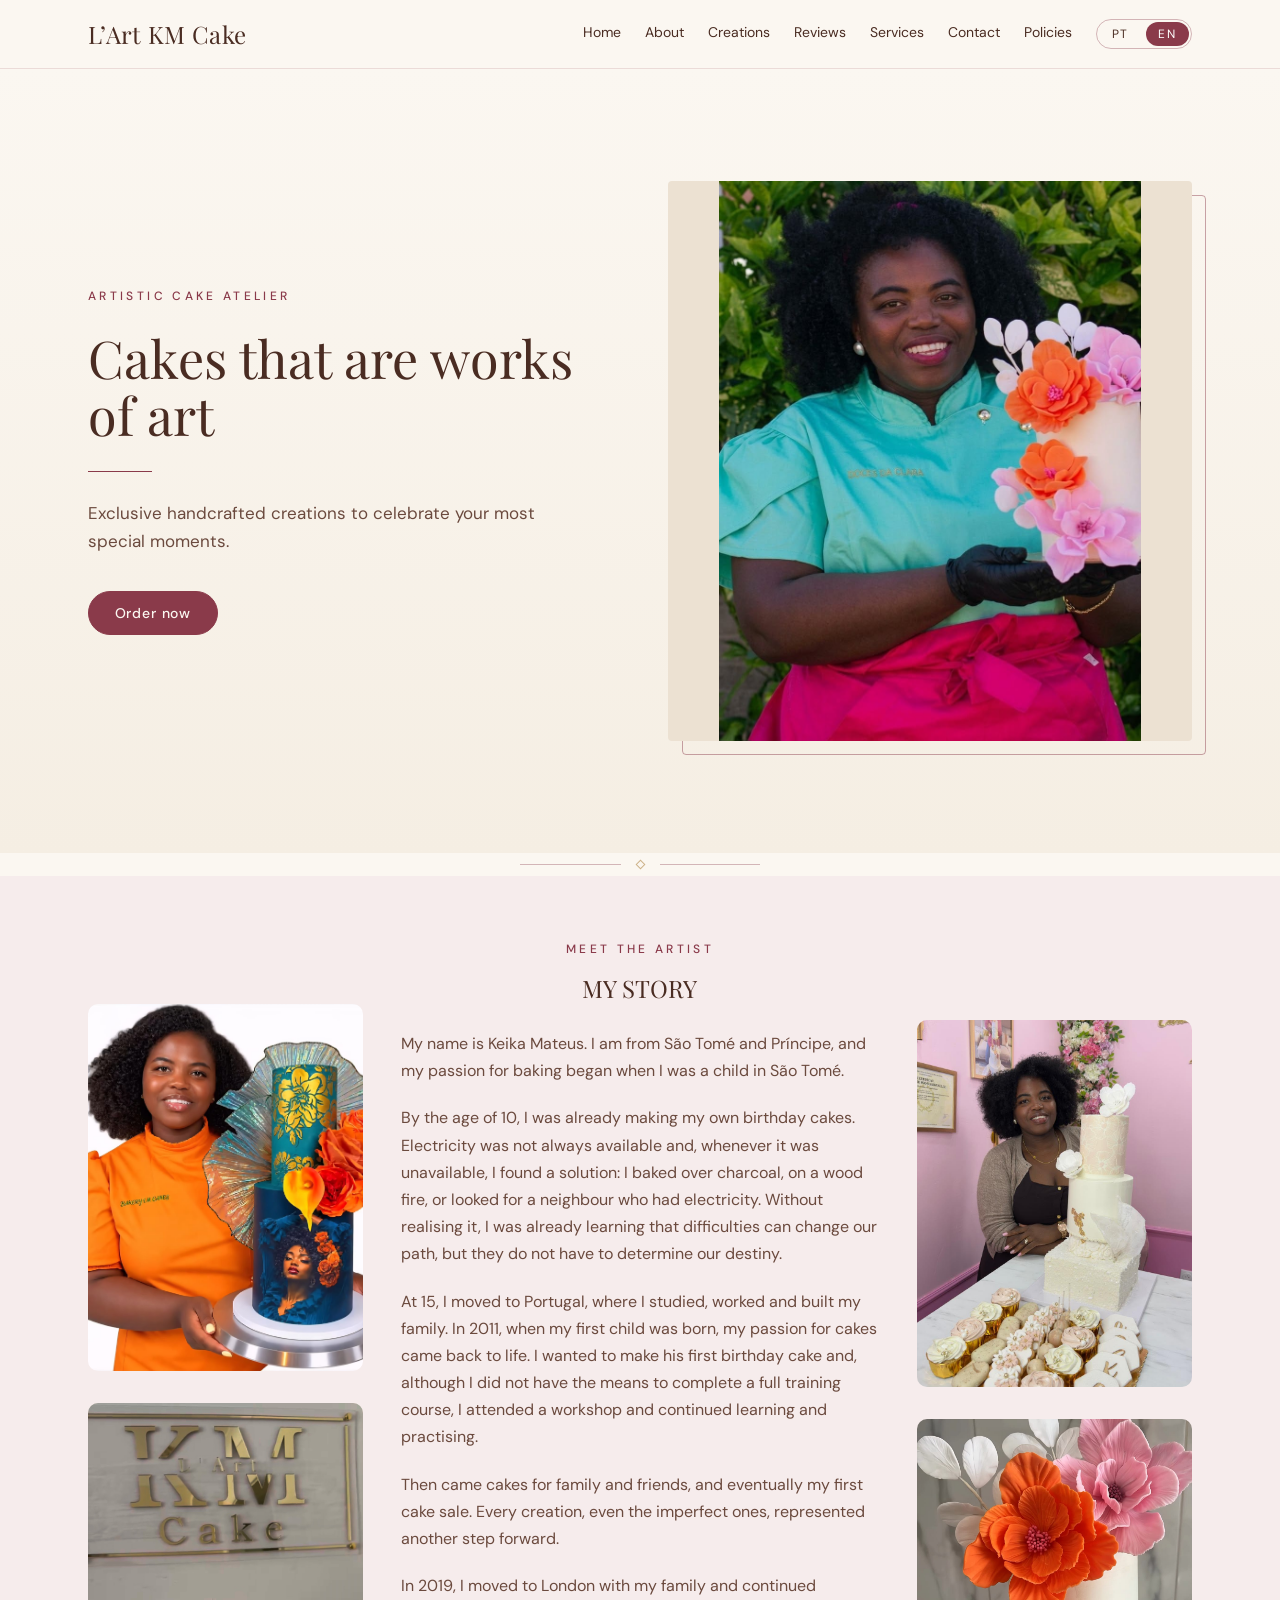
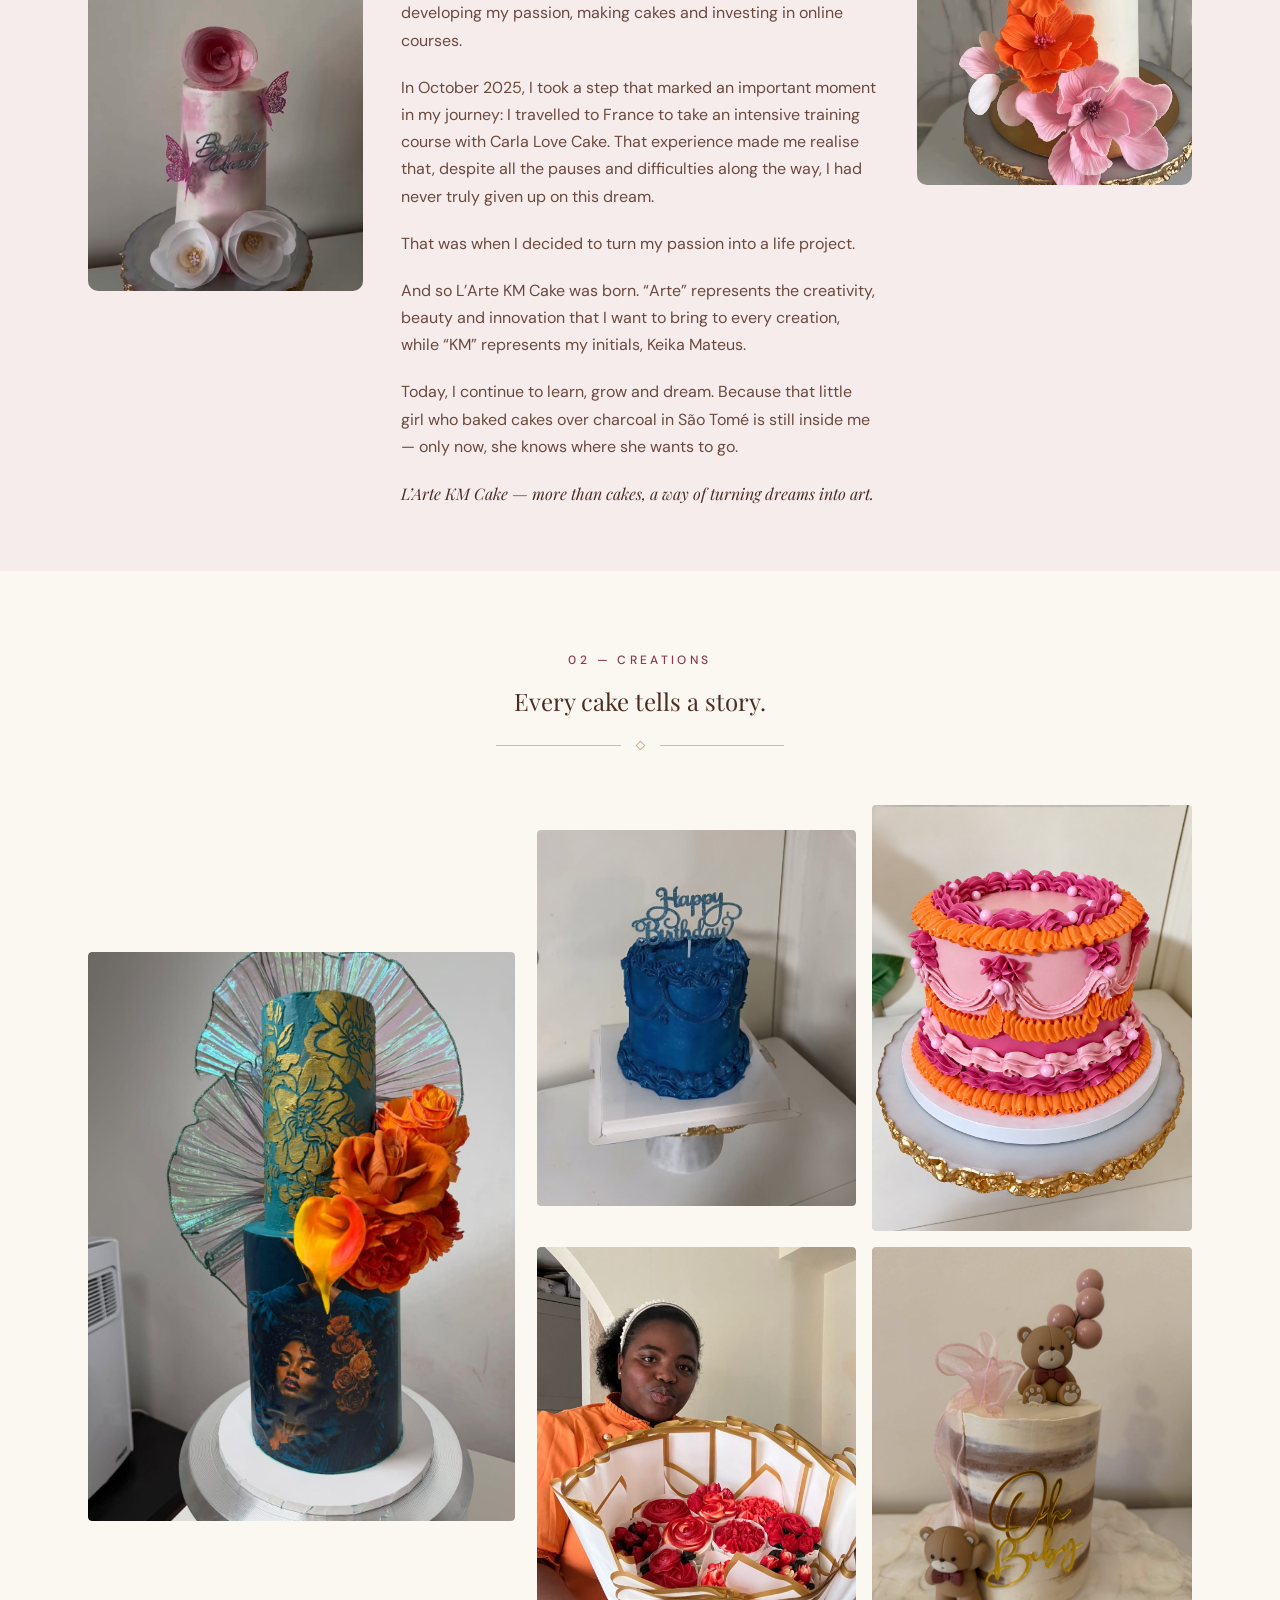
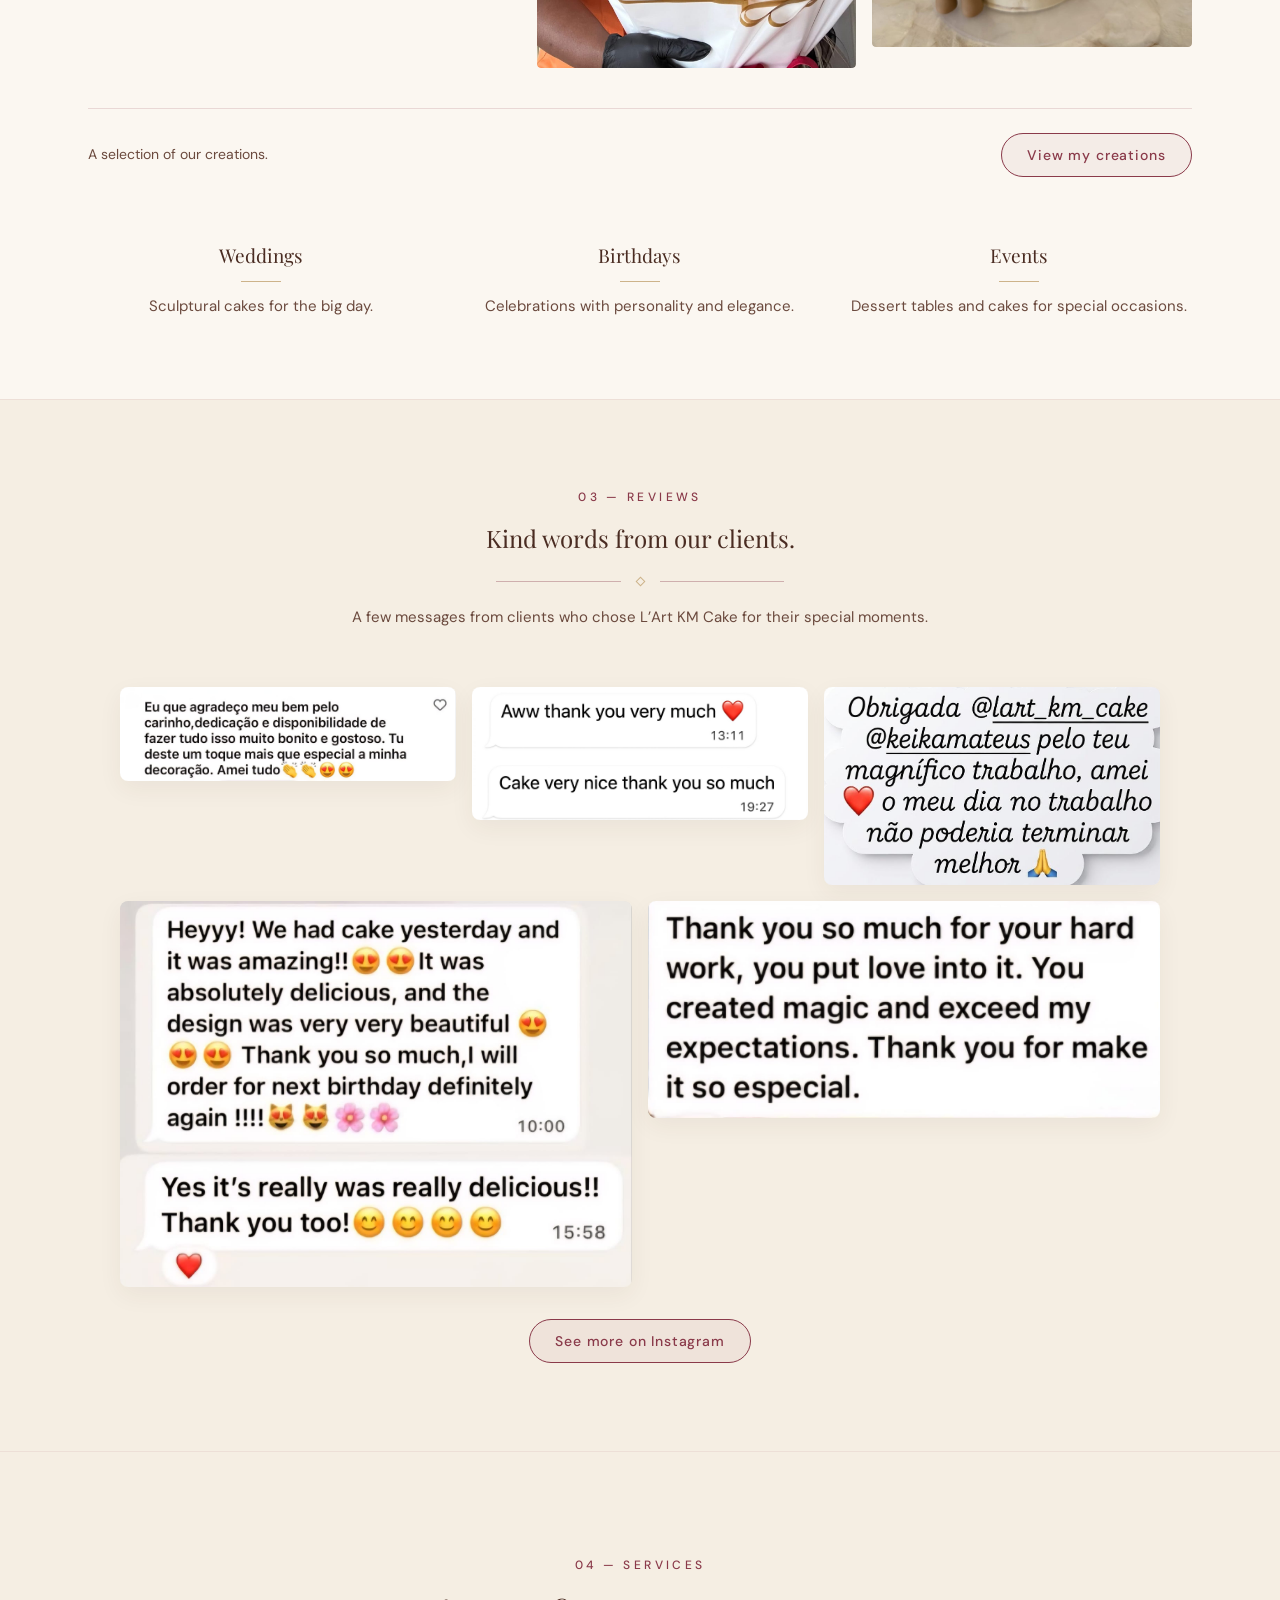
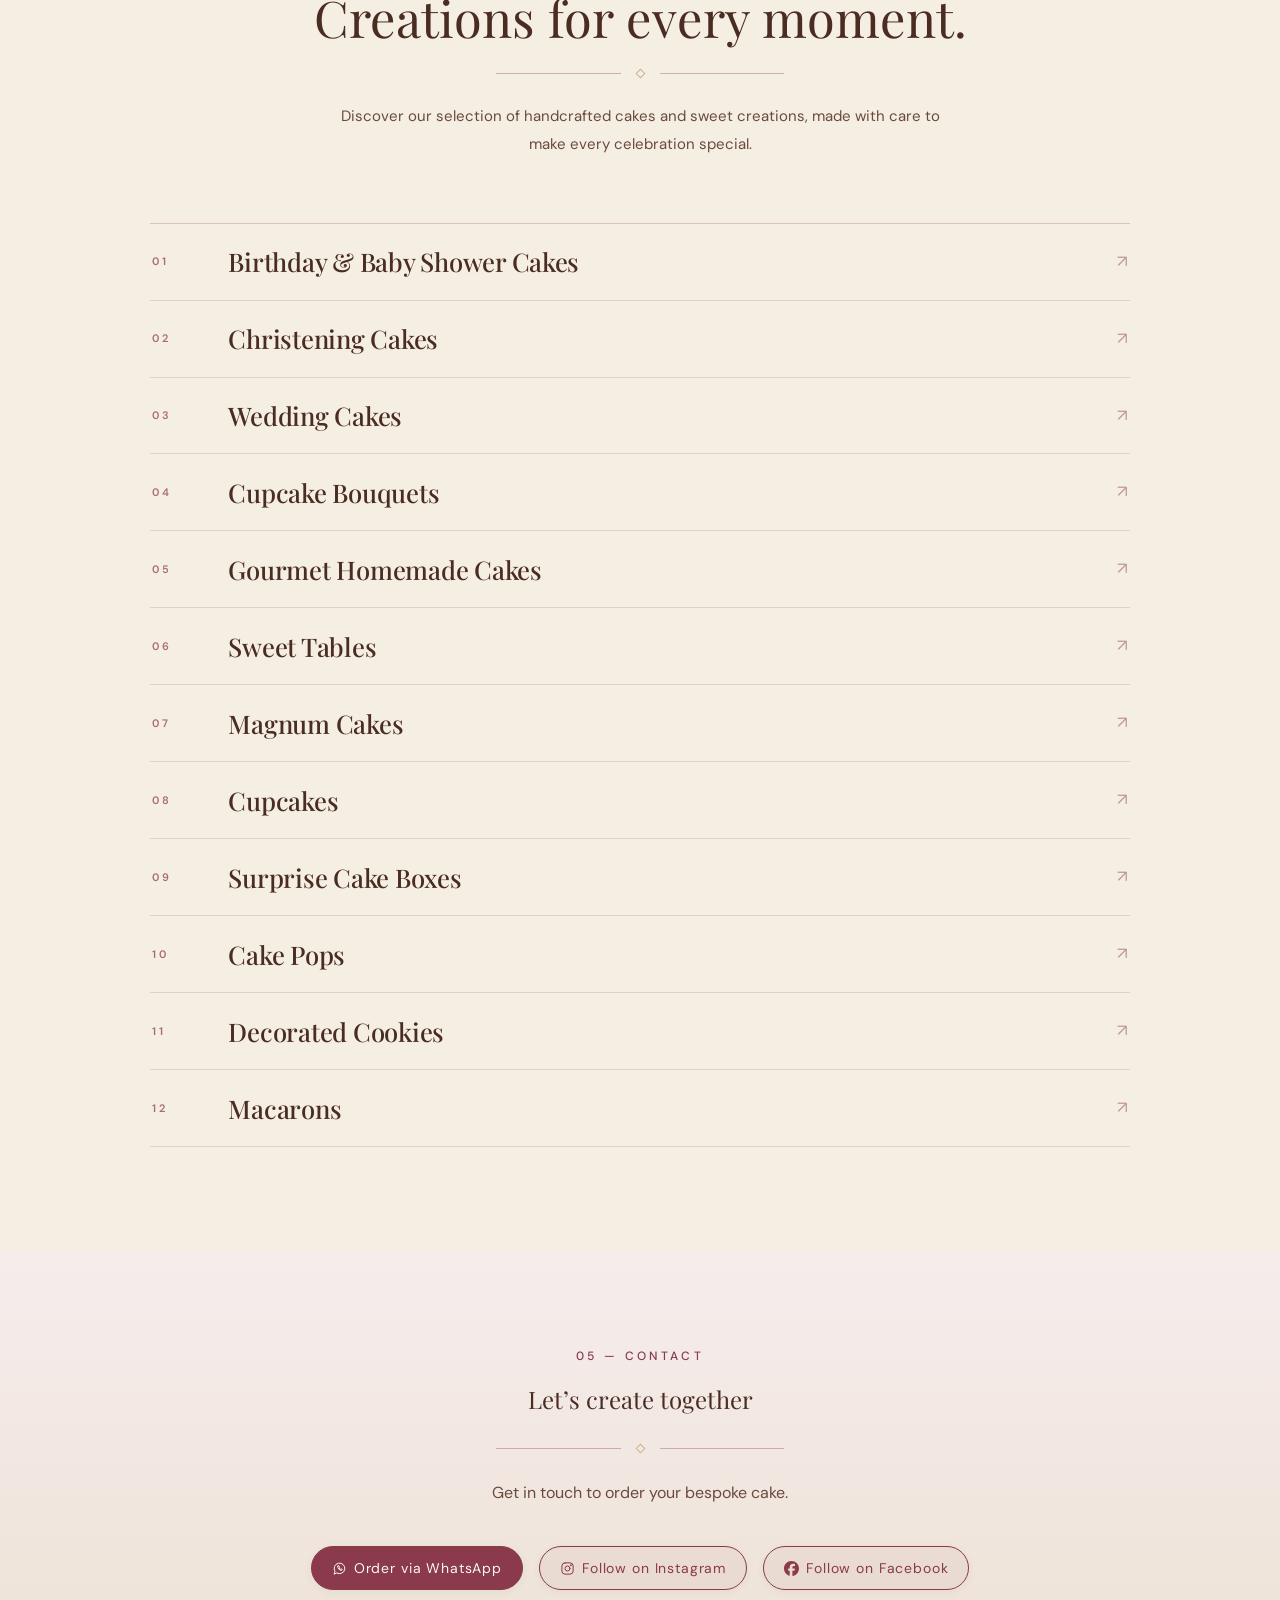
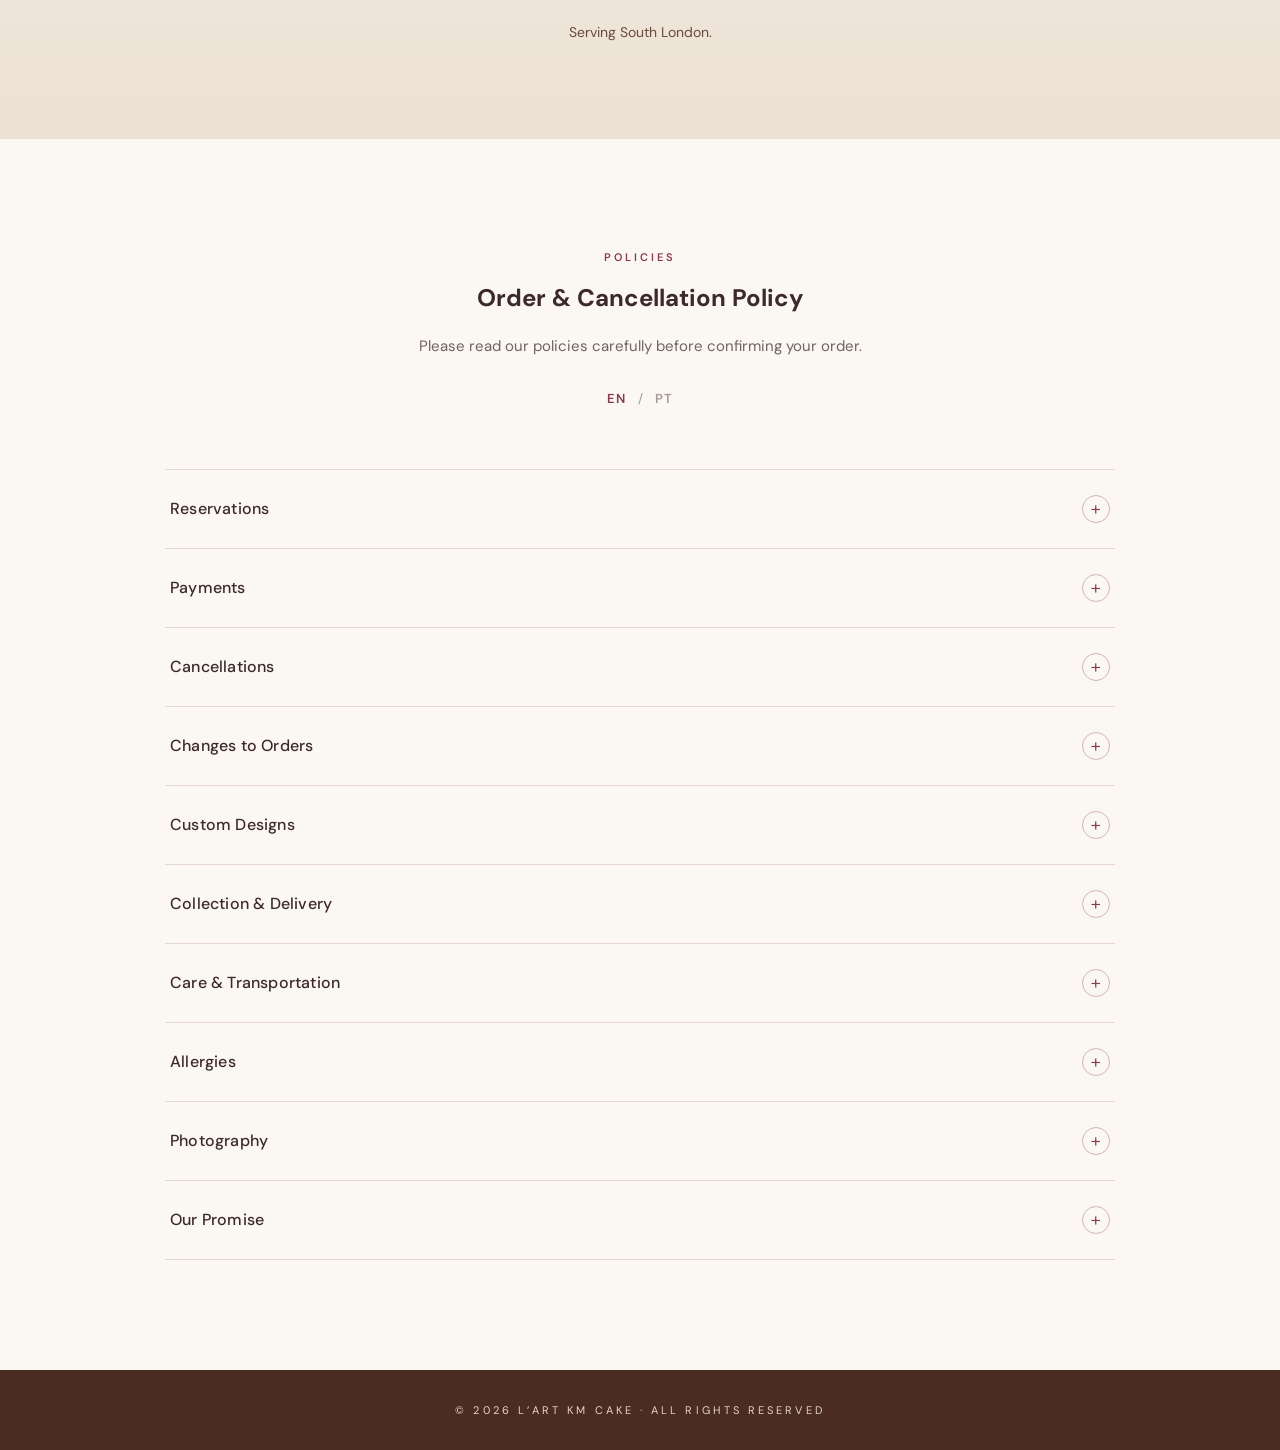
==== index.html @ d0a9d10b "first commit" ====
<!DOCTYPE html>

<html lang="en" data-lang="en">
<head>
  <meta charset="UTF-8">
  <meta name="viewport" content="width=device-width, initial-scale=1.0">
  <title>L'Art KM Cake | Bespoke Cakes in South London</title>
  <meta name="description" content="L'Art KM Cake — artistic, handcrafted bespoke cakes for birthdays, weddings and events in South London.">
  <link rel="canonical" href="https://lartkmcake.co.uk/">

  <meta property="og:type" content="website">
  <meta property="og:title" content="L'Art KM Cake | Bespoke Cakes in South London">
  <meta property="og:description" content="Exclusive handcrafted creations to celebrate your most special moments.">
  <meta property="og:url" content="https://lartkmcake.co.uk/">
  <meta property="og:image" content="https://lartkmcake.co.uk/images/hero/hero-image.jpg">

  <link rel="icon" href="images/logo/favicon.png">

  <link rel="preconnect" href="https://fonts.googleapis.com">
  <link rel="preconnect" href="https://fonts.gstatic.com" crossorigin>
  <link href="https://fonts.googleapis.com/css2?family=DM+Sans:wght@400;500&family=Playfair+Display:ital,wght@0,400;0,500;1,400&display=swap" rel="stylesheet">
  <link rel="stylesheet" href="style.css">
</head>
<body>

  <a class="skip-link" href="#main"><span class="pt">Saltar para o conteúdo</span><span class="en">Skip to content</span></a>

  <header class="site-header">
    <div class="container header-inner">
      <a class="brand serif" href="#inicio">L’Art KM Cake</a>

      <div class="header-right">
        <nav id="site-nav" class="nav" aria-label="Main / Principal">
          <a href="#inicio" class="nav-link"><span class="pt">Início</span><span class="en">Home</span></a>
          <a href="#sobre" class="nav-link"><span class="pt">Sobre</span><span class="en">About</span></a>
          <a href="#criacoes" class="nav-link"><span class="pt">Criações</span><span class="en">Creations</span></a>
          <a href="#reviews" class="nav-link"><span class="pt">Depoimentos</span><span class="en">Reviews</span></a>
          <a href="#servicos" class="nav-link"><span class="pt">Serviços</span><span class="en">Services</span></a>
          <a href="#contato" class="nav-link"><span class="pt">Contato</span><span class="en">Contact</span></a>
          <a href="#policies" class="nav-link"><span class="pt">Políticas</span><span class="en">Policies</span></a>
        </nav>

        <div class="lang-switch" role="group" aria-label="Idioma / Language">
          <button type="button" class="lang-btn" data-lang-set="pt" aria-pressed="false">PT</button>
          <button type="button" class="lang-btn" data-lang-set="en" aria-pressed="true">EN</button>
        </div>

        <button type="button" class="menu-toggle" aria-controls="site-nav" aria-expanded="false" aria-label="Menu">
          <span class="menu-bar"></span><span class="menu-bar"></span><span class="menu-bar"></span>
        </button>
      </div>
    </div>
  </header>

  <main id="main">

    <section id="inicio" class="hero">
      <div class="container hero-grid">
        <div class="hero-text rise">
          <p class="label"><span class="pt">Ateliê de bolos artísticos</span><span class="en">Artistic cake atelier</span></p>
          <h1 class="serif">
            <span class="pt">Bolos que são obras de arte</span>
            <span class="en">Cakes that are works of art</span>
          </h1>
          <div class="rule" aria-hidden="true"></div>
          <p class="hero-sub">
            <span class="pt">Criações exclusivas e feitas à mão para celebrar os seus momentos mais especiais.</span>
            <span class="en">Exclusive handcrafted creations to celebrate your most special moments.</span>
          </p>
          <div class="hero-cta">
            <a class="btn btn-primary" href="https://wa.me/message/HSHELMUKQOTOE1" target="_blank" rel="noopener noreferrer">
              <span class="pt">Encomendar</span><span class="en">Order now</span>
            </a>
          </div>
        </div>

        <div class="frame rise" style="animation-delay:.2s">
          <img width="892" height="1185" class="hero-img" src="images/hero/hero-image.jpg" alt="Bolo vertical decorado com flores cor-de-rosa e laranja / Tall cake decorated with pink and orange flowers">
        </div>
      </div>
    </section>

    <div class="divider section-divider" aria-hidden="true"><span></span></div>

    <section id="sobre" class="about">
      <div class="container about-editorial">

        <div class="about-photo-one">
          <img width="1440" height="1598" src="images/about/about-1-kitchen.jpg" loading="lazy" alt="Woman sprinkling flour on dough in a cozy kitchen. Rustic ambiance with a focus on homemade cooking.">
          <img width="720" height="1280" class="about-added-image" src="images/about/about-2-pink-cake.jpg" loading="lazy" alt="Pink and white birthday cake with floral decorations and a butterfly topper.">
        </div>

        <div class="about-copy">
          <div class="about-head">
            <p class="label">MEET THE ARTIST</p>
            <h2 class="serif"><span class="pt">MINHA HISTÓRIA</span><span class="en">MY STORY</span></h2>
          </div>

          <div class="pt story">
            <p>O meu nome é Keika Mateus, sou são-tomense e a minha paixão pela confeitaria começou ainda em criança, em São Tomé.</p>
            <p>Por volta dos 10 anos, já fazia os meus próprios bolos de aniversário. Nem sempre havia eletricidade e, quando faltava, eu encontrava uma solução: assava no carvão, no fogo de lenha ou procurava uma vizinha que tivesse eletricidade. Sem perceber, começava ali a aprender que as dificuldades podem mudar o caminho, mas não precisam de determinar o nosso destino.</p>
            <p>Aos 15 anos, mudei-me para Portugal, onde estudei, trabalhei e construí a minha família. Em 2011, com o nascimento do meu primeiro filho, a paixão pelos bolos voltou a ganhar força. Queria fazer o seu primeiro bolo de aniversário e, mesmo sem condições para uma formação completa, fiz um workshop e continuei a aprender e a praticar.</p>
            <p>Vieram os bolos para familiares, amigos e, depois, o meu primeiro bolo vendido. Cada criação, mesmo imperfeita, representava mais um passo.</p>
            <p>Em 2019, mudei-me com a minha família para Londres e continuei a desenvolver esta paixão, fazendo bolos e investindo em cursos online.</p>
            <p>Em outubro de 2025, dei um passo que marcou a minha caminhada: viajei até França para fazer uma formação intensiva com a Carla Love Cake. Essa experiência fez-me perceber que, apesar de todas as pausas e dificuldades, eu nunca tinha desistido verdadeiramente deste sonho.</p>
            <p>Foi então que decidi transformar a minha paixão num projeto de vida.</p>
            <p>Assim nasceu a L’Arte KM Cake. “Arte” representa a criatividade, beleza e inovação que quero transmitir em cada criação, e “KM” são as minhas iniciais, Keika Mateus.</p>
            <p>Hoje, continuo a aprender, a crescer e a sonhar. Porque aquela menina que assava bolos no carvão em São Tomé continua dentro de mim — só que agora sabe onde quer chegar.</p>
            <p class="story-close">L’Arte KM Cake — mais do que bolos, uma forma de transformar sonhos em arte.</p>
          </div>

          <div class="en story">
            <p>My name is Keika Mateus. I am from São Tomé and Príncipe, and my passion for baking began when I was a child in São Tomé.</p>
            <p>By the age of 10, I was already making my own birthday cakes. Electricity was not always available and, whenever it was unavailable, I found a solution: I baked over charcoal, on a wood fire, or looked for a neighbour who had electricity. Without realising it, I was already learning that difficulties can change our path, but they do not have to determine our destiny.</p>
            <p>At 15, I moved to Portugal, where I studied, worked and built my family. In 2011, when my first child was born, my passion for cakes came back to life. I wanted to make his first birthday cake and, although I did not have the means to complete a full training course, I attended a workshop and continued learning and practising.</p>
            <p>Then came cakes for family and friends, and eventually my first cake sale. Every creation, even the imperfect ones, represented another step forward.</p>
            <p>In 2019, I moved to London with my family and continued developing my passion, making cakes and investing in online courses.</p>
            <p>In October 2025, I took a step that marked an important moment in my journey: I travelled to France to take an intensive training course with Carla Love Cake. That experience made me realise that, despite all the pauses and difficulties along the way, I had never truly given up on this dream.</p>
            <p>That was when I decided to turn my passion into a life project.</p>
            <p>And so L’Arte KM Cake was born. “Arte” represents the creativity, beauty and innovation that I want to bring to every creation, while “KM” represents my initials, Keika Mateus.</p>
            <p>Today, I continue to learn, grow and dream. Because that little girl who baked cakes over charcoal in São Tomé is still inside me — only now, she knows where she wants to go.</p>
            <p class="story-close">L’Arte KM Cake — more than cakes, a way of turning dreams into art.</p>
          </div>
        </div>

        <div class="about-photo-two">
          <img width="900" height="1600" src="images/about/about-3-training.jpg" loading="lazy" alt="Keika presenting a decorated cake during an in-person cake training.">
          <img width="1056" height="1600" src="images/about/about-4-orange-flowers.jpg" loading="lazy" alt="Decorated cake with vibrant orange and pink flowers on a pedestal.">
        </div>

      </div>
    </section>

    <section id="criacoes" class="creations">
      <div class="container creations-inner">
        <div class="section-head">
          <p class="label"><span class="pt">02 — Criações</span><span class="en">02 — Creations</span></p>
          <h2 class="serif">
            <span class="pt">Cada bolo conta uma história.</span>
            <span class="en">Every cake tells a story.</span>
          </h2>
          <div class="divider" aria-hidden="true"><span></span></div>
        </div>

        <div class="gallery-grid gallery-grid-featured">
          <figure class="gallery-item"><img width="1200" height="1600" src="images/gallery/Imagem 1.jpg" loading="lazy" alt="L’Art KM Cake creation 1 / Criação 1 da L’Art KM Cake"></figure>
          <figure class="gallery-item"><img width="1359" height="1600" src="images/gallery/Imagem 2.jpg" loading="lazy" alt="L’Art KM Cake creation 2 / Criação 2 da L’Art KM Cake"></figure>
          <figure class="gallery-item"><img width="1086" height="1448" src="images/gallery/Imagem 3.jpg" loading="lazy" alt="L’Art KM Cake creation 3 / Criação 3 da L’Art KM Cake"></figure>
          <figure class="gallery-item"><img width="1145" height="1508" src="images/gallery/Imagem 4.jpg" loading="lazy" alt="L’Art KM Cake creation 4 / Criação 4 da L’Art KM Cake"></figure>
          <figure class="gallery-item"><img width="1279" height="1600" src="images/gallery/Imagem 6.jpg" loading="lazy" alt="L’Art KM Cake creation 6 / Criação 6 da L’Art KM Cake"></figure>
        </div>

        <div class="creations-more">
          <p><span class="pt">Uma seleção das nossas criações.</span><span class="en">A selection of our creations.</span></p>
          <a class="btn btn-ghost" href="creations/">
            <span class="pt">Ver minhas criações</span><span class="en">View my creations</span>
          </a>
        </div>

        <div class="services">
          <article class="service">
            <h3 class="serif"><span class="pt">Casamentos</span><span class="en">Weddings</span></h3>
            <div class="rule-sm" aria-hidden="true"></div>
            <p><span class="pt">Bolos esculturais para o grande dia.</span><span class="en">Sculptural cakes for the big day.</span></p>
          </article>
          <article class="service">
            <h3 class="serif"><span class="pt">Aniversários</span><span class="en">Birthdays</span></h3>
            <div class="rule-sm" aria-hidden="true"></div>
            <p><span class="pt">Celebrações com personalidade e elegância.</span><span class="en">Celebrations with personality and elegance.</span></p>
          </article>
          <article class="service">
            <h3 class="serif"><span class="pt">Eventos</span><span class="en">Events</span></h3>
            <div class="rule-sm" aria-hidden="true"></div>
            <p><span class="pt">Mesas de doces e bolos para ocasiões especiais.</span><span class="en">Dessert tables and cakes for special occasions.</span></p>
          </article>
        </div>
      </div>
    </section>

    <section id="reviews" class="reviews-section">
      <div class="container reviews-inner">
        <div class="section-head reviews-head">
          <p class="label"><span class="pt">03 — Depoimentos</span><span class="en">03 — Reviews</span></p>
          <h2 class="serif">
            <span class="pt">Palavras de quem confiou em nós.</span>
            <span class="en">Kind words from our clients.</span>
          </h2>
          <div class="divider" aria-hidden="true"><span></span></div>
          <p class="reviews-intro">
            <span class="pt">Algumas mensagens de clientes que escolheram a L’Art KM Cake para momentos especiais.</span>
            <span class="en">A few messages from clients who chose L’Art KM Cake for their special moments.</span>
          </p>
        </div>

        <div class="reviews-grid" aria-label="Client reviews">
          <figure class="review-card">
            <img width="1600" height="444" src="images/reviews/review-1.jpg" loading="lazy" alt="Client review for L’Art KM Cake">
          </figure>
          <figure class="review-card">
            <img width="1620" height="640" src="images/reviews/review-2.jpg" loading="lazy" alt="Client review for L’Art KM Cake">
          </figure>
          <figure class="review-card">
            <img width="959" height="565" src="images/reviews/review-3.jpg" loading="lazy" alt="Client review for L’Art KM Cake">
          </figure>
          <figure class="review-card">
            <img width="1472" height="1110" src="images/reviews/review-4.jpg" loading="lazy" alt="Client review for L’Art KM Cake">
          </figure>
          <figure class="review-card">
            <img width="1300" height="550" src="images/reviews/review-5.jpg" loading="lazy" alt="Client review for L’Art KM Cake">
          </figure>
        </div>

        <div class="reviews-cta">
          <a class="btn btn-ghost" href="https://www.instagram.com/lart_km_cake/" target="_blank" rel="noopener noreferrer">
            <span class="pt">Ver mais no Instagram</span>
            <span class="en">See more on Instagram</span>
          </a>
        </div>
      </div>
    </section>

    <section id="servicos" class="services-page">
      <div class="container services-page-inner">
        <div class="section-head services-page-head">
          <p class="label"><span class="pt">04 — Serviços</span><span class="en">04 — Services</span></p>
          <h2 class="serif">
            <span class="pt">Criações para cada momento.</span>
            <span class="en">Creations for every moment.</span>
          </h2>
          <div class="divider" aria-hidden="true"><span></span></div>
          <p class="services-page-intro">
            <span class="pt">Descubra a nossa seleção de bolos e doces artesanais, preparados com cuidado para tornar cada celebração especial.</span>
            <span class="en">Discover our selection of handcrafted cakes and sweet creations, made with care to make every celebration special.</span>
          </p>
        </div>

        <div class="services-list" role="list">
          <article class="service-card" role="listitem"><span class="service-number">01</span><h3 class="serif"><span class="pt">Bolos de aniversário & Baby Shower</span><span class="en">Birthday & Baby Shower Cakes</span></h3></article>
          <article class="service-card" role="listitem"><span class="service-number">02</span><h3 class="serif"><span class="pt">Batizados</span><span class="en">Christening Cakes</span></h3></article>
          <article class="service-card" role="listitem"><span class="service-number">03</span><h3 class="serif"><span class="pt">Casamentos</span><span class="en">Wedding Cakes</span></h3></article>
          <article class="service-card" role="listitem"><span class="service-number">04</span><h3 class="serif"><span class="pt">Bouquet de Cupcakes</span><span class="en">Cupcake Bouquets</span></h3></article>
          <article class="service-card" role="listitem"><span class="service-number">05</span><h3 class="serif"><span class="pt">Bolos Gourmet Caseiros</span><span class="en">Gourmet Homemade Cakes</span></h3></article>
          <article class="service-card" role="listitem"><span class="service-number">06</span><h3 class="serif"><span class="pt">Sweet Tables</span><span class="en">Sweet Tables</span></h3></article>
          <article class="service-card" role="listitem"><span class="service-number">07</span><h3 class="serif"><span class="pt">Magnum Cake</span><span class="en">Magnum Cakes</span></h3></article>
          <article class="service-card" role="listitem"><span class="service-number">08</span><h3 class="serif"><span class="pt">Cupcakes</span><span class="en">Cupcakes</span></h3></article>
          <article class="service-card" role="listitem"><span class="service-number">09</span><h3 class="serif"><span class="pt">Cake Box Surpresa</span><span class="en">Surprise Cake Boxes</span></h3></article>
          <article class="service-card" role="listitem"><span class="service-number">10</span><h3 class="serif"><span class="pt">Popcakes</span><span class="en">Cake Pops</span></h3></article>
          <article class="service-card" role="listitem"><span class="service-number">11</span><h3 class="serif"><span class="pt">Bolachas Decoradas</span><span class="en">Decorated Cookies</span></h3></article>
          <article class="service-card" role="listitem"><span class="service-number">12</span><h3 class="serif"><span class="pt">Macarons</span><span class="en">Macarons</span></h3></article>
        </div>
      </div>
    </section>

    <section id="contato" class="contact">
      <div class="container contact-inner">
        <p class="label"><span class="pt">05 — Contato</span><span class="en">05 — Contact</span></p>
        <h2 class="serif"><span class="pt">Vamos criar juntos</span><span class="en">Let’s create together</span></h2>
        <div class="divider" aria-hidden="true"><span></span></div>
        <p class="contact-text">
          <span class="pt">Fale conosco para encomendar o seu bolo personalizado.</span>
          <span class="en">Get in touch to order your bespoke cake.</span>
        </p>

        <div class="contact-actions">
          <a class="btn btn-primary btn-contact" href="https://wa.me/message/HSHELMUKQOTOE1" target="_blank" rel="noopener noreferrer">
            <svg viewBox="0 0 24 24" fill="none" stroke="currentColor" stroke-width="1.6" stroke-linecap="round" stroke-linejoin="round" aria-hidden="true"><path d="M3.5 20.5l1.3-4.1A8.5 8.5 0 1 1 8 19.4z"></path><path d="M9 8.5c0 3.5 3 6.5 6.5 6.5l1-1.6-2-1-1 .8a4 4 0 0 1-2.2-2.2l.8-1-1-2z"></path></svg>
            <span class="pt">Encomendar via WhatsApp</span><span class="en">Order via WhatsApp</span>
          </a>
          <a class="btn btn-ghost btn-contact" href="https://www.instagram.com/lart_km_cake/" target="_blank" rel="noopener noreferrer">
            <svg viewBox="0 0 24 24" fill="none" stroke="currentColor" stroke-width="1.6" stroke-linecap="round" stroke-linejoin="round" aria-hidden="true"><rect x="3" y="3" width="18" height="18" rx="5"></rect><circle cx="12" cy="12" r="4"></circle><circle cx="17.3" cy="6.7" r=".6" fill="currentColor"></circle></svg>
            <span class="pt">Seguir no Instagram</span><span class="en">Follow on Instagram</span>
          </a>
          <a class="btn btn-ghost btn-contact" href="https://www.facebook.com/share/19YKp4PemU/" target="_blank" rel="noopener noreferrer">
            <svg viewBox="0 0 24 24" fill="currentColor" aria-hidden="true"><path d="M9.101 23.691v-7.98H6.627v-3.667h2.474v-1.58c0-4.085 1.848-5.978 5.858-5.978.401 0 .955.042 1.468.103a8.68 8.68 0 0 1 1.141.195v3.325a8.623 8.623 0 0 0-.653-.036 26.805 26.805 0 0 0-.733-.009c-.707 0-1.259.096-1.675.309a1.686 1.686 0 0 0-.679.622c-.258.42-.374.995-.374 1.752v1.297h3.919l-.386 2.103-.287 1.564h-3.246v8.245C19.396 23.238 24 18.179 24 12.044c0-6.627-5.373-12-12-12s-12 5.373-12 12c0 5.628 3.874 10.35 9.101 11.647Z"></path></svg>
            <span class="pt">Seguir no Facebook</span><span class="en">Follow on Facebook</span>
          </a>
        </div>

        <p class="location">
          <span class="pt">Atendemos em South London.</span>
          <span class="en">Serving South London.</span>
        </p>
      </div>
    </section>

<section id="policies" class="policies-section">

    <div class="policies-container">

        <div class="policies-heading">
            <span class="policies-eyebrow">POLICIES</span>

            <h2 data-policy-en="Order & Cancellation Policy"
                data-policy-pt="Política de Encomendas e Cancelamentos">
                Order & Cancellation Policy
            </h2>

            <p class="policies-intro"
               data-policy-en="Please read our policies carefully before confirming your order."
               data-policy-pt="Por favor, leia atentamente as nossas políticas antes de confirmar a sua encomenda.">
                Please read our policies carefully before confirming your order.
            </p>

            <div class="policy-language-switch" aria-label="Language selector">
                <button
                    type="button"
                    class="policy-lang-btn active"
                    data-policy-language="en">
                    EN
                </button>

                <span>/</span>

                <button
                    type="button"
                    class="policy-lang-btn"
                    data-policy-language="pt">
                    PT
                </button>
            </div>
        </div>

        <div class="policies-accordion">

            <div class="policy-item">
                <button class="policy-question" type="button">
                    <span class="policy-title">
                        <span class="policy-en">Reservations</span>
                        <span class="policy-pt">Reservas</span>
                    </span>

                    <span class="policy-icon">+</span>
                </button>

                <div class="policy-answer">
                    <div class="policy-en">
                        A date is only confirmed once the agreed deposit has been received.
                        Until then, the date remains available to other clients.
                    </div>

                    <div class="policy-pt">
                        Uma data só é confirmada após o recebimento do depósito acordado.
                        Até esse momento, a data permanece disponível para outros clientes.
                    </div>
                </div>
            </div>

            <div class="policy-item">
                <button class="policy-question" type="button">
                    <span class="policy-title">
                        <span class="policy-en">Payments</span>
                        <span class="policy-pt">Pagamentos</span>
                    </span>

                    <span class="policy-icon">+</span>
                </button>

                <div class="policy-answer">
                    <div class="policy-en">
                        Payment details and deadlines will be confirmed when the order is booked.
                        The remaining balance must be paid within the agreed timeframe.
                    </div>

                    <div class="policy-pt">
                        Os detalhes do pagamento e os prazos serão confirmados no momento
                        da reserva da encomenda. O valor restante deverá ser pago dentro
                        do prazo acordado.
                    </div>
                </div>
            </div>

            <div class="policy-item">
                <button class="policy-question" type="button">
                    <span class="policy-title">
                        <span class="policy-en">Cancellations</span>
                        <span class="policy-pt">Cancelamentos</span>
                    </span>

                    <span class="policy-icon">+</span>
                </button>

                <div class="policy-answer">
                    <div class="policy-en">
                        Once an order is confirmed, the deposit is non-refundable in case
                        of cancellation by the client. If production or the purchase of
                        specific materials has already started, additional costs may also apply.
                    </div>

                    <div class="policy-pt">
                        Após a confirmação da encomenda, o depósito não é reembolsável em
                        caso de cancelamento por parte do cliente. Se a produção ou a compra
                        de materiais específicos já tiver sido iniciada, poderão também ser
                        aplicados custos adicionais.
                    </div>
                </div>
            </div>

            <div class="policy-item">
                <button class="policy-question" type="button">
                    <span class="policy-title">
                        <span class="policy-en">Changes to Orders</span>
                        <span class="policy-pt">Alterações às Encomendas</span>
                    </span>

                    <span class="policy-icon">+</span>
                </button>

                <div class="policy-answer">
                    <div class="policy-en">
                        Changes to the date, size, flavours, colours, decorations or design
                        should be requested as early as possible and are subject to availability.
                        Significant changes may affect the original price.
                    </div>

                    <div class="policy-pt">
                        Alterações à data, tamanho, sabores, cores, decoração ou design devem
                        ser solicitadas com a maior antecedência possível e estão sujeitas à
                        disponibilidade. Alterações significativas poderão afetar o preço original.
                    </div>
                </div>
            </div>

            <div class="policy-item">
                <button class="policy-question" type="button">
                    <span class="policy-title">
                        <span class="policy-en">Custom Designs</span>
                        <span class="policy-pt">Designs Personalizados</span>
                    </span>

                    <span class="policy-icon">+</span>
                </button>

                <div class="policy-answer">
                    <div class="policy-en">
                        Inspiration images are welcome as references. Due to the handmade
                        nature of our creations, exact reproductions cannot be guaranteed.
                        Small variations in colour, finish and decoration are part of each
                        unique creation.
                    </div>

                    <div class="policy-pt">
                        Imagens de inspiração são bem-vindas como referência. Devido à
                        natureza artesanal das nossas criações, não podemos garantir
                        reproduções exatas. Pequenas variações de cor, acabamento e decoração
                        fazem parte de cada criação única.
                    </div>
                </div>
            </div>

            <div class="policy-item">
                <button class="policy-question" type="button">
                    <span class="policy-title">
                        <span class="policy-en">Collection & Delivery</span>
                        <span class="policy-pt">Recolha & Entrega</span>
                    </span>

                    <span class="policy-icon">+</span>
                </button>

                <div class="policy-answer">
                    <div class="policy-en">
                        Collection or delivery times and locations must be agreed in advance.
                        Delivery fees depend on the destination and order.
                    </div>

                    <div class="policy-pt">
                        Os horários e locais de recolha ou entrega devem ser acordados
                        previamente. As taxas de entrega dependem do destino e da encomenda.
                    </div>
                </div>
            </div>

            <div class="policy-item">
                <button class="policy-question" type="button">
                    <span class="policy-title">
                        <span class="policy-en">Care & Transportation</span>
                        <span class="policy-pt">Cuidados & Transporte</span>
                    </span>

                    <span class="policy-icon">+</span>
                </button>

                <div class="policy-answer">
                    <div class="policy-en">
                        Once collected by the client or their representative, responsibility
                        for transportation and storage passes to the client. Care instructions
                        should be followed to preserve the cake.
                    </div>

                    <div class="policy-pt">
                        Após a recolha pelo cliente ou pelo seu representante, a responsabilidade
                        pelo transporte e armazenamento passa para o cliente. As instruções de
                        cuidados devem ser seguidas para preservar o bolo.
                    </div>
                </div>
            </div>

            <div class="policy-item">
                <button class="policy-question" type="button">
                    <span class="policy-title">
                        <span class="policy-en">Allergies</span>
                        <span class="policy-pt">Alergias</span>
                    </span>

                    <span class="policy-icon">+</span>
                </button>

                <div class="policy-answer">
                    <div class="policy-en">
                        Please inform us of any allergies or dietary requirements before
                        confirming your order. As allergens may be handled in our kitchen,
                        we cannot guarantee an allergen-free environment.
                    </div>

                    <div class="policy-pt">
                        Informe-nos sobre quaisquer alergias ou necessidades alimentares antes
                        de confirmar a sua encomenda. Como podem ser manuseados alergénios na
                        nossa cozinha, não podemos garantir um ambiente livre de alergénios.
                    </div>
                </div>
            </div>

            <div class="policy-item">
                <button class="policy-question" type="button">
                    <span class="policy-title">
                        <span class="policy-en">Photography</span>
                        <span class="policy-pt">Fotografia</span>
                    </span>

                    <span class="policy-icon">+</span>
                </button>

                <div class="policy-answer">
                    <div class="policy-en">
                        L’Ar KM Cake may photograph its creations for its portfolio,
                        website and social media.
                    </div>

                    <div class="policy-pt">
                        A L’Ar KM Cake poderá fotografar as suas criações para o seu portefólio,
                        website e redes sociais.
                    </div>
                </div>
            </div>

            <div class="policy-item policy-promise">
                <button class="policy-question" type="button">
                    <span class="policy-title">
                        <span class="policy-en">Our Promise</span>
                        <span class="policy-pt">O Nosso Compromisso</span>
                    </span>

                    <span class="policy-icon">+</span>
                </button>

                <div class="policy-answer">
                    <div class="policy-en">
                        Every L’Ar KM Cake creation is made with care, creativity and
                        attention to detail, designed to make your special moments memorable.
                        <br><br>
                        <strong>L’Ar KM Cake</strong><br>
                        Elegance in every detail. Memories in every creation.
                    </div>

                    <div class="policy-pt">
                        Cada criação da L’Ar KM Cake é feita com cuidado, criatividade e
                        atenção aos detalhes, pensada para tornar os seus momentos especiais
                        memoráveis.
                        <br><br>
                        <strong>L’Ar KM Cake</strong><br>
                        Elegância em cada detalhe. Memórias em cada criação.
                    </div>
                </div>
            </div>

        </div>

    </div>

</section>
  </main>

  <footer class="site-footer">
    <div class="container">
      <p class="label">
        <span class="pt">© 2026 L’Art KM Cake · Todos os direitos reservados</span>
        <span class="en">© 2026 L’Art KM Cake · All rights reserved</span>
      </p>
    </div>
  </footer>

  <script src="script.js"></script>
</body>
</html>
---- style.css ----
:root {

  --choco: #4a2c22;
  --text-soft: #6b4a3e;
  --wine: #8a3a4a;
  --wine-soft: #f6ecec;
  --ivory: #fbf7f1;
  --cream: #f5eee3;
  --beige: #ece1d2;
  --champ: #cdb38a;
  --footer-text: #e6d6bf;

  --background: var(--ivory);
  --primary: var(--wine);
  --secondary: var(--choco);
  --text: var(--choco);
  --accent: var(--champ);

  --font-sans: 'DM Sans', system-ui, -apple-system, 'Segoe UI', sans-serif;
  --font-serif: 'Playfair Display', Georgia, 'Times New Roman', serif;
  --header-h: 4.5rem;
}

*, *::before, *::after { box-sizing: border-box; }
html { scroll-behavior: smooth; scroll-padding-top: var(--header-h); -webkit-text-size-adjust: 100%; }
body {
  margin: 0;
  min-height: 100vh;
  width: 100%;
  overflow-x: hidden;
  font-family: var(--font-sans);
  color: var(--text);
  background: var(--ivory);
  line-height: 1.5;
}
h1, h2, h3, p, figure { margin: 0; }
img { max-width: 100%; display: block; background: var(--beige); }
a { color: inherit; text-decoration: none; }
button { font: inherit; color: inherit; cursor: pointer; }
.serif { font-family: var(--font-serif); font-weight: 400; }
.container { width: 100%; max-width: 72rem; margin: 0 auto; padding-left: 1.5rem; padding-right: 1.5rem; }

html[data-lang="pt"] .en,
html[data-lang="en"] .pt { display: none !important; }

.label {
  font-size: 12px; font-weight: 500; color: var(--wine);
  letter-spacing: .28em; text-transform: uppercase;
}

.skip-link {
  position: absolute; left: 1rem; top: -4rem; z-index: 50;
  background: var(--wine); color: var(--ivory); padding: .6rem 1rem; border-radius: 6px;
}
.skip-link:focus { top: .75rem; }

:focus-visible { outline: 2px solid var(--wine); outline-offset: 3px; }

.site-header {
  position: sticky; top: 0; z-index: 20;
  background: rgba(251, 247, 241, .94);
  border-bottom: 1px solid rgba(138, 58, 74, .15);
  -webkit-backdrop-filter: blur(6px); backdrop-filter: blur(6px);
}
.header-inner { display: flex; align-items: center; justify-content: space-between; gap: 1rem; padding-top: 1rem; padding-bottom: 1rem; }
.brand { font-size: 24px; letter-spacing: .02rem; color: var(--choco); white-space: nowrap; }
.header-right { display: flex; align-items: center; gap: 1.5rem; }
.nav { display: flex; align-items: center; gap: 1.5rem; font-size: 14px; }
.nav-link { position: relative; padding-bottom: 2px; color: var(--choco); }
.nav-link::after {
  content: ""; position: absolute; left: 0; bottom: 0; height: 1px; width: 0;
  background: var(--wine); transition: width .3s;
}
.nav-link:hover::after, .nav-link:focus-visible::after { width: 100%; }

.lang-switch {
  display: flex; align-items: center; gap: .25rem; padding: 2px;
  border: 1px solid rgba(138, 58, 74, .35); border-radius: 999px; font-size: 12px;
}
.lang-btn {
  background: transparent; border: 0; padding: .25rem .8rem;
  border-radius: 999px; letter-spacing: .12em; line-height: 1.4;
}
.lang-btn[aria-pressed="true"] { background: var(--wine); color: #fff; }

.menu-toggle {
  display: none; width: 44px; height: 44px; padding: 0;
  background: transparent; border: 1px solid rgba(138, 58, 74, .35); border-radius: 999px;
  flex-direction: column; align-items: center; justify-content: center; gap: 4px;
}
.menu-bar { display: block; width: 18px; height: 1.5px; background: var(--choco); transition: transform .25s, opacity .25s; }
.menu-toggle[aria-expanded="true"] .menu-bar:nth-child(1) { transform: translateY(5.5px) rotate(45deg); }
.menu-toggle[aria-expanded="true"] .menu-bar:nth-child(2) { opacity: 0; }
.menu-toggle[aria-expanded="true"] .menu-bar:nth-child(3) { transform: translateY(-5.5px) rotate(-45deg); }

.btn {
  display: inline-flex; align-items: center; justify-content: center; gap: .6rem;
  padding: .6rem 1.6rem; min-height: 44px; border-radius: 999px;
  border: 1px solid var(--wine); font-size: 14px; font-weight: 500;
  letter-spacing: .06em; line-height: 1.2; white-space: nowrap;
  transition: transform .25s ease, filter .25s ease;
}
.btn:hover { transform: translateY(-1px); filter: brightness(1.05); }
.btn svg { width: 17px; height: 17px; flex-shrink: 0; display: block; }
.btn-primary { background: var(--wine); color: var(--ivory); }
.btn-ghost { background: rgba(138, 58, 74, .06); color: var(--wine); }
.btn-contact { padding: .5rem 1.25rem; gap: .45rem; font-weight: 400; box-shadow: 0 2px 8px rgba(74, 44, 34, .06); }
.btn-contact svg { width: 15px; height: 15px; }

.divider { display: flex; align-items: center; gap: 1rem; max-width: 18rem; margin: 0 auto; }
.divider::before, .divider::after { content: ""; flex: 1; height: 1px; background: var(--wine); opacity: .35; }
.divider span { width: 7px; height: 7px; transform: rotate(45deg); border: 1px solid var(--champ); }
.section-divider { padding: .5rem 1.5rem; }
.rule { width: 4rem; height: 1px; background: var(--wine); margin: 1.75rem 0; }
.rule-sm { width: 2.5rem; height: 1px; background: var(--champ); margin: .75rem auto; }

.frame { position: relative; }
.frame::before {
  content: ""; position: absolute; inset: 14px -14px -14px 14px;
  border: 1px solid var(--wine); opacity: .45; border-radius: 4px; pointer-events: none;
}

@keyframes rise { from { opacity: 0; transform: translateY(14px); } to { opacity: 1; transform: none; } }
.rise { animation: rise .9s ease both; }

.hero { background: linear-gradient(var(--ivory), var(--cream)); }
.hero-grid { display: grid; gap: 3.5rem; align-items: center; padding-top: 5rem; padding-bottom: 5rem; }
.hero-text .label { margin-bottom: 1.5rem; }
.hero h1 { font-size: 52px; line-height: 1.1; color: var(--choco); }
.hero-sub { max-width: 28rem; font-size: 17px; line-height: 1.625; color: var(--text-soft); }
.hero-cta { margin-top: 2.25rem; }
.hero-img { position: relative; width: 100%; height: auto; max-height: 560px; object-fit: contain; border-radius: 4px; }

.about { background: var(--wine-soft); }
.about-editorial {
  display: grid; align-items: start;
  grid-template-columns: minmax(150px, .72fr) minmax(280px, 1.25fr) minmax(150px, .72fr);
  gap: clamp(1.25rem, 3vw, 3.5rem);
  padding-top: 4rem; padding-bottom: 4rem;
}
.about-copy { grid-column: 2; grid-row: 1; }
.about-photo-one, .about-photo-two { position: sticky; top: 6rem; align-self: start; z-index: 1; }
.about-photo-one { grid-column: 1; grid-row: 1; margin-top: 1rem; }
.about-photo-one > img:first-child { position: relative; top: clamp(7rem, 16vh, 11rem); }
.about-photo-two { grid-column: 3; grid-row: 1; margin-top: 5rem; display: flex; flex-direction: column; gap: 2rem; }
.about-editorial img { width: 100%; height: auto; aspect-ratio: 3 / 4; object-fit: cover; border-radius: 10px; }
.about-photo-one .about-added-image { aspect-ratio: auto; object-fit: contain; margin-top: 2rem; }
.about-head { text-align: center; margin-bottom: 1.5rem; }
.about-head .label { margin-bottom: .75rem; }
.about-head h2 { font-size: 24px; color: var(--choco); }
.story p { font-size: 16px; line-height: 1.7; color: var(--text-soft); margin-bottom: 1.25rem; }
.story .story-close { font-family: var(--font-serif); font-style: italic; color: var(--choco); margin-bottom: 0; }

.creations { background: var(--ivory); }
.creations-inner { padding-top: 5rem; padding-bottom: 5rem; }
.section-head { text-align: center; margin-bottom: 3.5rem; }
.section-head .label { margin-bottom: 1rem; }
.section-head h2 { font-size: 24px; line-height: 1.35; color: var(--choco); }
.section-head .divider { margin-top: 1.5rem; }

.gallery-grid {
  display: grid;
  gap: 1rem;
  grid-template-columns: 1.15fr .85fr .85fr;
  align-items: start;
}
.gallery-item { min-width: 0; margin: 0; overflow: hidden; border-radius: 4px; background: rgba(138,58,74,.05); }
.gallery-item img { display: block; width: 100%; height: auto; object-fit: contain; object-position: center; border-radius: 4px; }
.gallery-item:first-child { grid-column: auto; grid-row: auto; position: static; }

.gallery-grid-featured .gallery-item:nth-child(1) { grid-row: span 2; margin-right: .35rem; }
.gallery-grid-featured .gallery-item:nth-child(2) { grid-column: 2; }
.gallery-grid-featured .gallery-item:nth-child(3) { grid-column: 3; }
.gallery-grid-featured .gallery-item:nth-child(4) { grid-column: 2; }
.gallery-grid-featured .gallery-item:nth-child(5) { grid-column: 3; }

.creations-more {
  margin-top: 2.5rem;
  display: flex;
  align-items: center;
  justify-content: space-between;
  gap: 1.5rem;
  border-top: 1px solid rgba(138,58,74,.16);
  padding-top: 1.5rem;
}
.creations-more p { margin: 0; color: var(--text-soft); font-size: 14px; }

.services { display: grid; grid-template-columns: repeat(3, minmax(0, 1fr)); gap: 2rem; margin-top: 4rem; text-align: center; }
.service h3 { font-size: 19px; color: var(--choco); }
.service p { font-size: 15px; line-height: 1.625; color: var(--text-soft); }

.contact { background: linear-gradient(var(--wine-soft), var(--beige)); }
.contact-inner { max-width: 48rem; padding-top: 6rem; padding-bottom: 6rem; text-align: center; }
.contact-inner .label { margin-bottom: 1rem; }
.contact-inner h2 { font-size: 24px; color: var(--choco); }
.contact-inner .divider { margin: 1.75rem auto; }
.contact-text { font-size: 16px; line-height: 1.625; color: var(--text-soft); margin-bottom: 2.5rem; }
.contact-actions { display: flex; flex-direction: column; align-items: center; justify-content: center; gap: 1rem; }
.location { margin-top: 2rem; font-size: 14px; color: var(--text-soft); }

.policies { background: var(--ivory); }
.policies-inner { padding-top: 5rem; padding-bottom: 5rem; }
.policy-grid { display: grid; grid-template-columns: repeat(2, minmax(0, 1fr)); gap: 1.5rem 2.5rem; max-width: 56rem; margin: 0 auto; }
.policy { padding-top: 1rem; border-top: 1px solid rgba(138, 58, 74, .25); }
.policy h3 { font-size: 19px; color: var(--choco); margin-bottom: .5rem; }
.policy p { font-size: 15px; line-height: 1.625; color: var(--text-soft); }
.policy .placeholder { font-style: italic; opacity: .7; }

.site-footer { background: var(--choco); text-align: center; padding: 2rem 0; }
.site-footer .label { color: var(--footer-text); font-size: 11px; font-weight: 400; }

section[id] { scroll-margin-top: 92px; }

@media (min-width: 768px) {
  .hero-grid { grid-template-columns: 1fr 1fr; padding-top: 7rem; padding-bottom: 7rem; }
  .contact-actions { flex-direction: row; }
  .about-editorial { padding-top: 4rem; padding-bottom: 4rem; }
}

@media (max-width: 991px) {
  .gallery-grid { gap: .75rem; }
  .services { gap: 1.25rem; }
}

@media (max-width: 767px) {
  .container { padding-left: 1.25rem; padding-right: 1.25rem; }
  .header-inner { padding-top: .75rem; padding-bottom: .75rem; }
  .brand { font-size: 21px; }
  .header-right { gap: .75rem; }
  .menu-toggle { display: inline-flex; }

  .nav {
    position: absolute; top: 100%; left: 0; right: 0;
    flex-direction: column; align-items: stretch; gap: 0;
    background: var(--ivory); border-bottom: 1px solid rgba(138, 58, 74, .15);
    padding: .5rem 1.25rem 1rem; font-size: 16px;
    box-shadow: 0 10px 24px rgba(74, 44, 34, .08);
    visibility: hidden; opacity: 0; transform: translateY(-8px);
    transition: opacity .25s ease, transform .25s ease, visibility .25s;
  }
  .nav.is-open { visibility: visible; opacity: 1; transform: none; }
  .nav-link { display: block; padding: .9rem .25rem; border-bottom: 1px solid rgba(138, 58, 74, .1); }
  .nav-link:last-child { border-bottom: 0; }
  .nav-link::after { display: none; }

  .hero-grid { gap: 2.5rem; padding-top: 3rem; padding-bottom: 3.5rem; }
  .hero h1 { font-size: clamp(2.125rem, 9vw, 3.25rem); }
  .hero-img { max-height: 480px; }
  .frame::before { inset: 10px -8px -10px 8px; }

  .about-editorial { display: flex; flex-direction: column; gap: 1rem; padding-top: 3rem; padding-bottom: 3rem; }
  .about-copy { order: 1; }
  .about-photo-one { order: 2; margin: 0; width: 72%; align-self: flex-start; position: static; display: flex; flex-direction: column; }
  .about-photo-one .about-added-image { margin-top: .75rem; transform: rotate(1.5deg); }
  .about-photo-two { order: 3; margin: 0; width: 72%; align-self: flex-end; position: static; gap: 0; }
  .about-photo-two img:first-child { transform: rotate(1.5deg); }
  .about-photo-two img + img { margin-top: .75rem; }

  .creations-inner, .policies-inner { padding-top: 3.5rem; padding-bottom: 3.5rem; }
  .section-head { margin-bottom: 2.5rem; }
  .gallery-grid { grid-template-columns: 1fr 1fr; grid-template-rows: none; gap: .65rem; align-items: start; }
  .gallery-grid-featured .gallery-item:nth-child(n) { grid-column: auto; grid-row: auto; }
  .gallery-grid-featured .gallery-item:nth-child(1) { grid-column: 1 / -1; margin-right: 0; }
  .gallery-item img { width: 100%; height: auto; object-fit: contain; }
  .creations-more { flex-direction: column; align-items: stretch; text-align: center; gap: 1rem; }
  .creations-more .btn { width: 100%; }
  .services { grid-template-columns: 1fr; gap: 2rem; margin-top: 3rem; }
  .policy-grid { grid-template-columns: 1fr; }
  .contact-inner { padding-top: 4rem; padding-bottom: 4rem; }
  .btn-contact { width: 100%; max-width: 20rem; }
}

@media (max-width: 480px) {
  .label { letter-spacing: .2em; }
  .hero-cta .btn { width: 100%; }
  .about-photo-one, .about-photo-two { width: 80%; }
}

@media (prefers-reduced-motion: reduce) {
  html { scroll-behavior: auto; }
  .rise { animation: none; }
  .btn, .nav, .menu-bar, .nav-link::after { transition: none; }
}

.policies-section {
    width: 100%;
    padding: 110px 6%;
    background: #fbf7f1;
    color: #3d292d;
}

.policies-container {
    width: min(100%, 950px);
    margin: 0 auto;
}

.policies-heading {
    text-align: center;
    margin-bottom: 55px;
}

.policies-eyebrow {
    display: block;
    margin-bottom: 14px;
    color: #8a3a4a;
    font-size: 11px;
    font-weight: 600;
    letter-spacing: 3px;
    text-transform: uppercase;
}

.policies-heading h2 {
    margin: 0 auto 18px;
    color: #3d292d;
}

.policies-intro {
    max-width: 600px;
    margin: 0 auto;
    color: rgba(61, 41, 45, 0.72);
    font-size: 15px;
    line-height: 1.7;
}

.policy-language-switch {
    display: flex;
    align-items: center;
    justify-content: center;
    gap: 10px;
    margin-top: 25px;
    font-size: 13px;
    color: rgba(61, 41, 45, 0.45);
}

.policy-lang-btn {
    border: none;
    background: transparent;
    padding: 5px 2px;
    cursor: pointer;
    color: rgba(61, 41, 45, 0.45);
    font: inherit;
    font-weight: 600;
    letter-spacing: 1px;
    transition: color 0.25s ease;
}

.policy-lang-btn:hover,
.policy-lang-btn.active {
    color: #8a3a4a;
}

.policies-accordion {
    border-top: 1px solid rgba(138, 58, 74, 0.18);
}

.policy-item {
    border-bottom: 1px solid rgba(138, 58, 74, 0.18);
}

.policy-question {
    width: 100%;
    border: none;
    background: transparent;
    padding: 25px 5px;
    display: flex;
    align-items: center;
    justify-content: space-between;
    gap: 20px;
    cursor: pointer;
    color: #3d292d;
    text-align: left;
}

.policy-title {
    font-size: 16px;
    font-weight: 500;
    letter-spacing: 0.2px;
}

.policy-icon {
    flex: 0 0 auto;
    width: 28px;
    height: 28px;
    border: 1px solid rgba(138, 58, 74, 0.35);
    border-radius: 50%;
    display: flex;
    align-items: center;
    justify-content: center;
    color: #8a3a4a;
    font-size: 19px;
    font-weight: 300;
    line-height: 1;
    transition:
        transform 0.3s ease,
        background 0.3s ease,
        color 0.3s ease;
}

.policy-answer {
    display: grid;
    grid-template-rows: 0fr;
    transition: grid-template-rows 0.35s ease;
}

.policy-answer > div {
    overflow: hidden;
    opacity: 0;
    padding: 0 55px 0 5px;
    color: rgba(61, 41, 45, 0.72);
    font-size: 14px;
    line-height: 1.8;
    transition:
        opacity 0.25s ease,
        padding 0.35s ease;
}

.policy-item.open .policy-answer {
    grid-template-rows: 1fr;
}

.policy-item.open .policy-answer > div {
    opacity: 1;
    padding-bottom: 28px;
}

.policy-item.open .policy-icon {
    transform: rotate(45deg);
    background: #8a3a4a;
    color: #fff;
}

.policy-promise .policy-answer > div {
    color: #3d292d;
}

.policy-promise strong {
    color: #8a3a4a;
    font-weight: 600;
}

.policy-pt {
    display: none;
}

body.policy-language-pt .policy-en {
    display: none;
}

body.policy-language-pt .policy-pt {
    display: block;
}

body.policy-language-pt .policy-language-switch .policy-lang-btn[data-policy-language="en"] {
    color: rgba(61, 41, 45, 0.45);
}

body.policy-language-pt .policy-language-switch .policy-lang-btn[data-policy-language="pt"] {
    color: #8a3a4a;
}

@media (max-width: 767px) {

    .policies-section {
        padding: 80px 6%;
    }

    .policies-heading {
        margin-bottom: 40px;
    }

    .policy-question {
        padding: 21px 2px;
    }

    .policy-title {
        font-size: 15px;
        line-height: 1.4;
    }

    .policy-answer > div {
        padding-left: 2px;
        padding-right: 10px;
        font-size: 14px;
    }

    .policy-item.open .policy-answer > div {
        padding-bottom: 24px;
    }

    .policy-icon {
        width: 26px;
        height: 26px;
        font-size: 17px;
    }
}

.services-page {
  background: var(--cream);
  border-top: 1px solid rgba(138, 58, 74, .08);
}

.services-page-inner {
  padding-top: 6.5rem;
  padding-bottom: 6.5rem;
}

.services-page-head {
  max-width: 760px;
  margin: 0 auto 4rem;
  text-align: center;
}

.services-page-head h2 {
  color: var(--choco);
  font-size: clamp(2.15rem, 4.5vw, 3.15rem);
  line-height: 1.08;
  margin-top: .9rem;
}

.services-page-head .divider {
  margin: 1.6rem auto;
}

.services-page-intro {
  max-width: 620px;
  margin: 0 auto;
  color: var(--text-soft);
  font-size: 15px;
  line-height: 1.85;
}

.services-list {
  width: min(100%, 980px);
  margin: 0 auto;
  border-top: 1px solid rgba(138, 58, 74, .24);
}

.service-card {
  min-height: 0;
  padding: 1.35rem .15rem 1.4rem;
  background: transparent;
  border: 0;
  border-bottom: 1px solid rgba(138, 58, 74, .17);
  display: grid;
  grid-template-columns: 3.5rem minmax(0, 1fr) 2rem;
  align-items: center;
  column-gap: 1.25rem;
  position: relative;
  transition: padding-left .25s ease, border-color .25s ease;
}

.service-card:hover {
  background: transparent;
  transform: none;
  padding-left: .7rem;
  border-bottom-color: rgba(138, 58, 74, .34);
}

.service-number {
  color: var(--wine);
  font-size: .68rem;
  letter-spacing: .2em;
  font-weight: 600;
  opacity: .72;
}

.service-card h3 {
  margin: 0;
  color: var(--choco);
  font-size: clamp(1.2rem, 2vw, 1.65rem);
  line-height: 1.25;
  font-weight: 500;
  letter-spacing: -.01em;
}

.service-card::after {
  content: '↗';
  justify-self: end;
  color: var(--wine);
  font-size: 1.05rem;
  opacity: .48;
  transition: transform .25s ease, opacity .25s ease;
}

.service-card:hover::after {
  opacity: 1;
  transform: translate(3px, -2px);
}

@media (max-width: 767px) {
  .services-page-inner {
    padding-top: 4.5rem;
    padding-bottom: 4.5rem;
  }

  .services-page-head {
    margin-bottom: 3rem;
  }

  .services-page-head h2 {
    font-size: clamp(2rem, 9vw, 2.6rem);
  }

  .services-page-intro {
    font-size: 14px;
    line-height: 1.75;
  }

  .services-list {
    width: 100%;
  }

  .service-card,
  .service-card:hover {
    padding: 1.15rem 0;
    grid-template-columns: 2.15rem minmax(0, 1fr) 1.4rem;
    column-gap: .75rem;
  }

  .service-number {
    font-size: .62rem;
    letter-spacing: .16em;
    align-self: start;
    padding-top: .22rem;
  }

  .service-card h3 {
    font-size: 1.08rem;
    line-height: 1.35;
  }

  .service-card::after {
    font-size: .88rem;
  }
}

.reviews-section {
  background: var(--cream);
  border-top: 1px solid rgba(138, 58, 74, .08);
}

.reviews-inner {
  padding-top: 5.5rem;
  padding-bottom: 5.5rem;
}

.reviews-head {
  max-width: 760px;
  margin-left: auto;
  margin-right: auto;
}

.reviews-intro {
  max-width: 620px;
  margin: 1.2rem auto 0;
  color: var(--text-soft);
  font-size: 15px;
  line-height: 1.8;
}

.reviews-grid {
  width: min(100%, 1040px);
  margin: 2.75rem auto 0;
  display: grid;
  grid-template-columns: repeat(12, minmax(0, 1fr));
  gap: 1rem;
  align-items: start;
}

.review-card {
  margin: 0;
  min-width: 0;
  overflow: hidden;
  border-radius: 8px;
  background: #fff;
  box-shadow: 0 8px 24px rgba(74, 44, 34, .06);
}

.review-card:nth-child(1) { grid-column: span 4; }
.review-card:nth-child(2) { grid-column: span 4; }
.review-card:nth-child(3) { grid-column: span 4; }
.review-card:nth-child(4) { grid-column: span 6; }
.review-card:nth-child(5) { grid-column: span 6; }

.review-card img {
  display: block;
  width: 100%;
  height: auto;
  max-width: 100%;
  object-fit: contain;
  object-position: center;
}

.reviews-cta {
  margin-top: 2rem;
  display: flex;
  justify-content: center;
}

@media (max-width: 767px) {
  .reviews-inner {
    padding-top: 3.5rem;
    padding-bottom: 3.5rem;
  }

  .reviews-grid {
    grid-template-columns: 1fr;
    gap: .8rem;
    margin-top: 2rem;
  }

  .review-card:nth-child(n) {
    grid-column: 1;
  }

  .review-card {
    border-radius: 7px;
  }

  .reviews-cta .btn {
    width: 100%;
    max-width: 20rem;
  }
}

@media (min-width: 768px) {
  .about-photo-one > img:first-child {
    position: static;
    top: auto;
    margin-top: 3rem;
  }

  .gallery-grid-featured .gallery-item:nth-child(1) {
    align-self: center;
    margin-right: .35rem;
  }

  .gallery-grid-featured .gallery-item:nth-child(2) {
    align-self: center;
  }
}

@media (max-width: 767px) {
  .about-photo-one > img:first-child {
    position: static;
    top: auto;
    margin-top: 0;
  }

  .about-photo-one .about-added-image {
    margin-top: .75rem;
  }

  .gallery-grid-featured .gallery-item:nth-child(1),
  .gallery-grid-featured .gallery-item:nth-child(2) {
    align-self: start;
  }
}

@media (min-width: 768px) and (max-width: 859px) {
  .header-right { gap: .75rem; }
  .nav { gap: .6rem; }
}
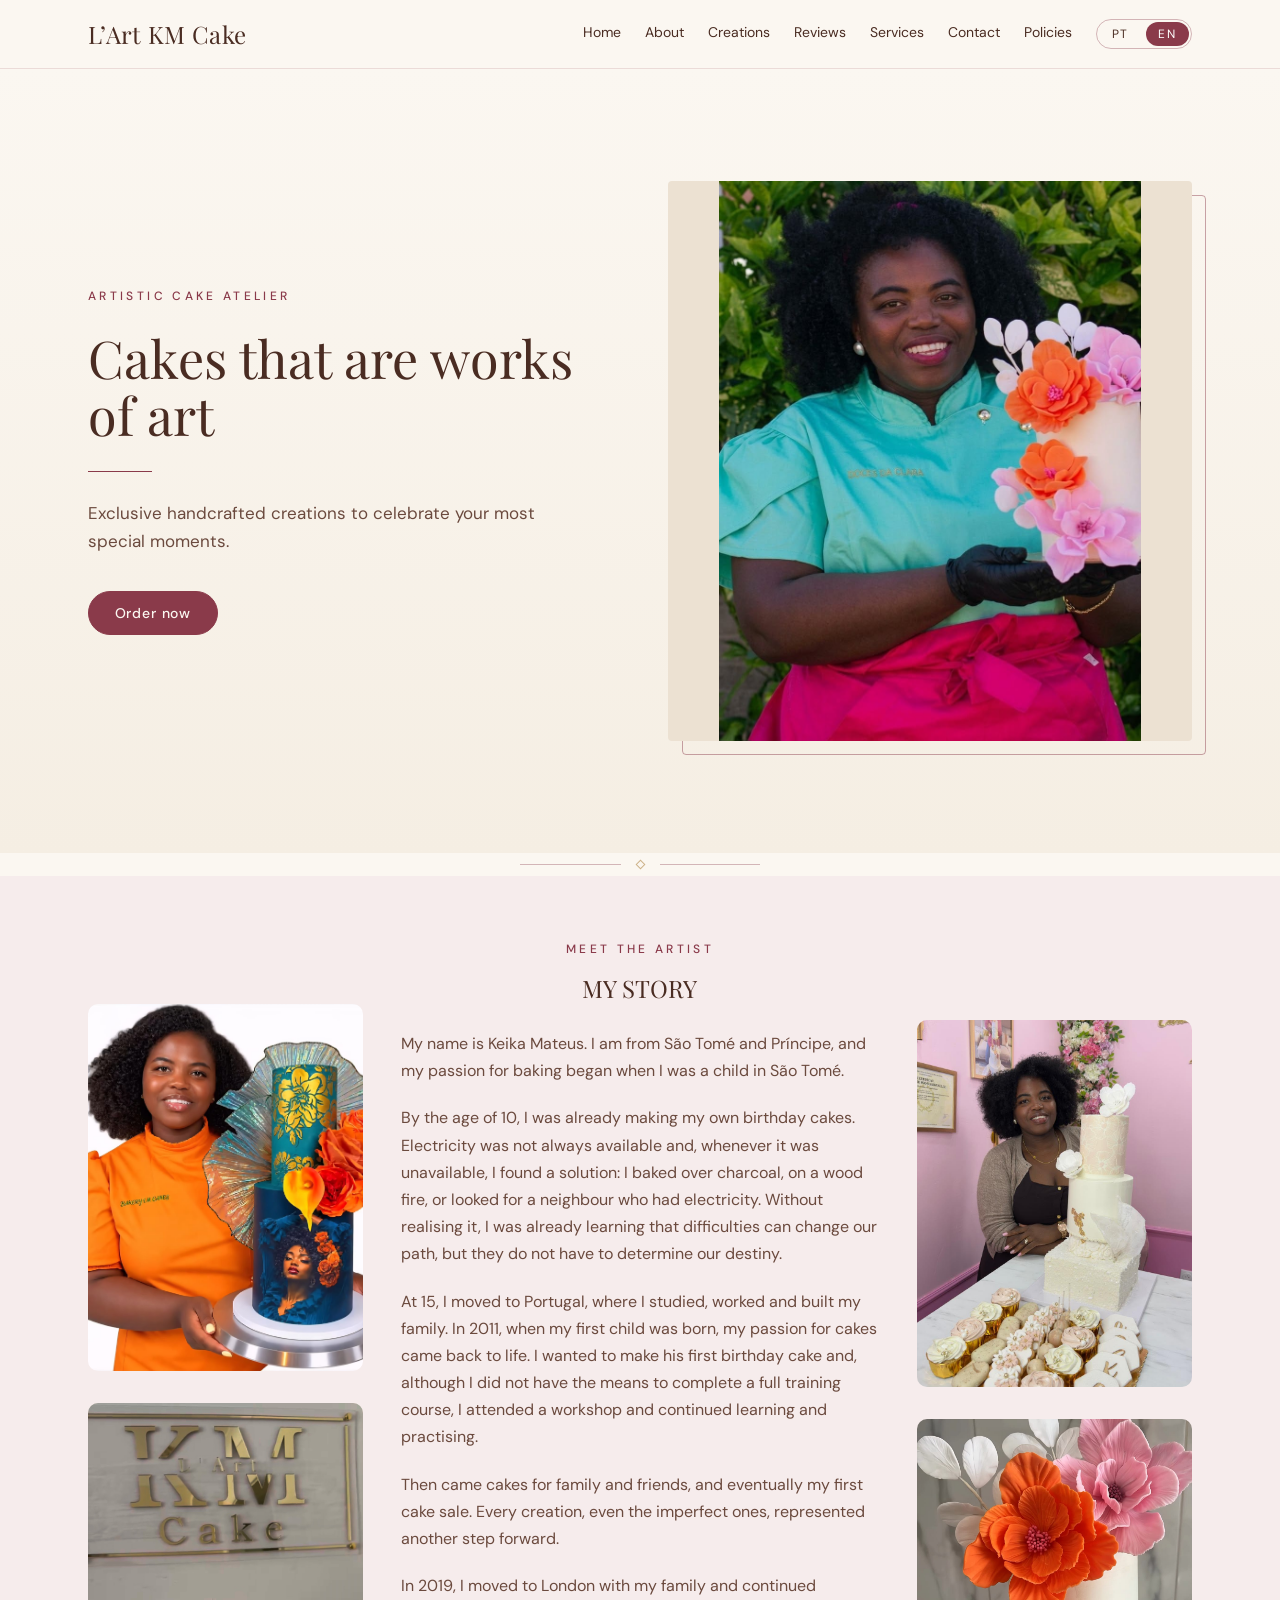
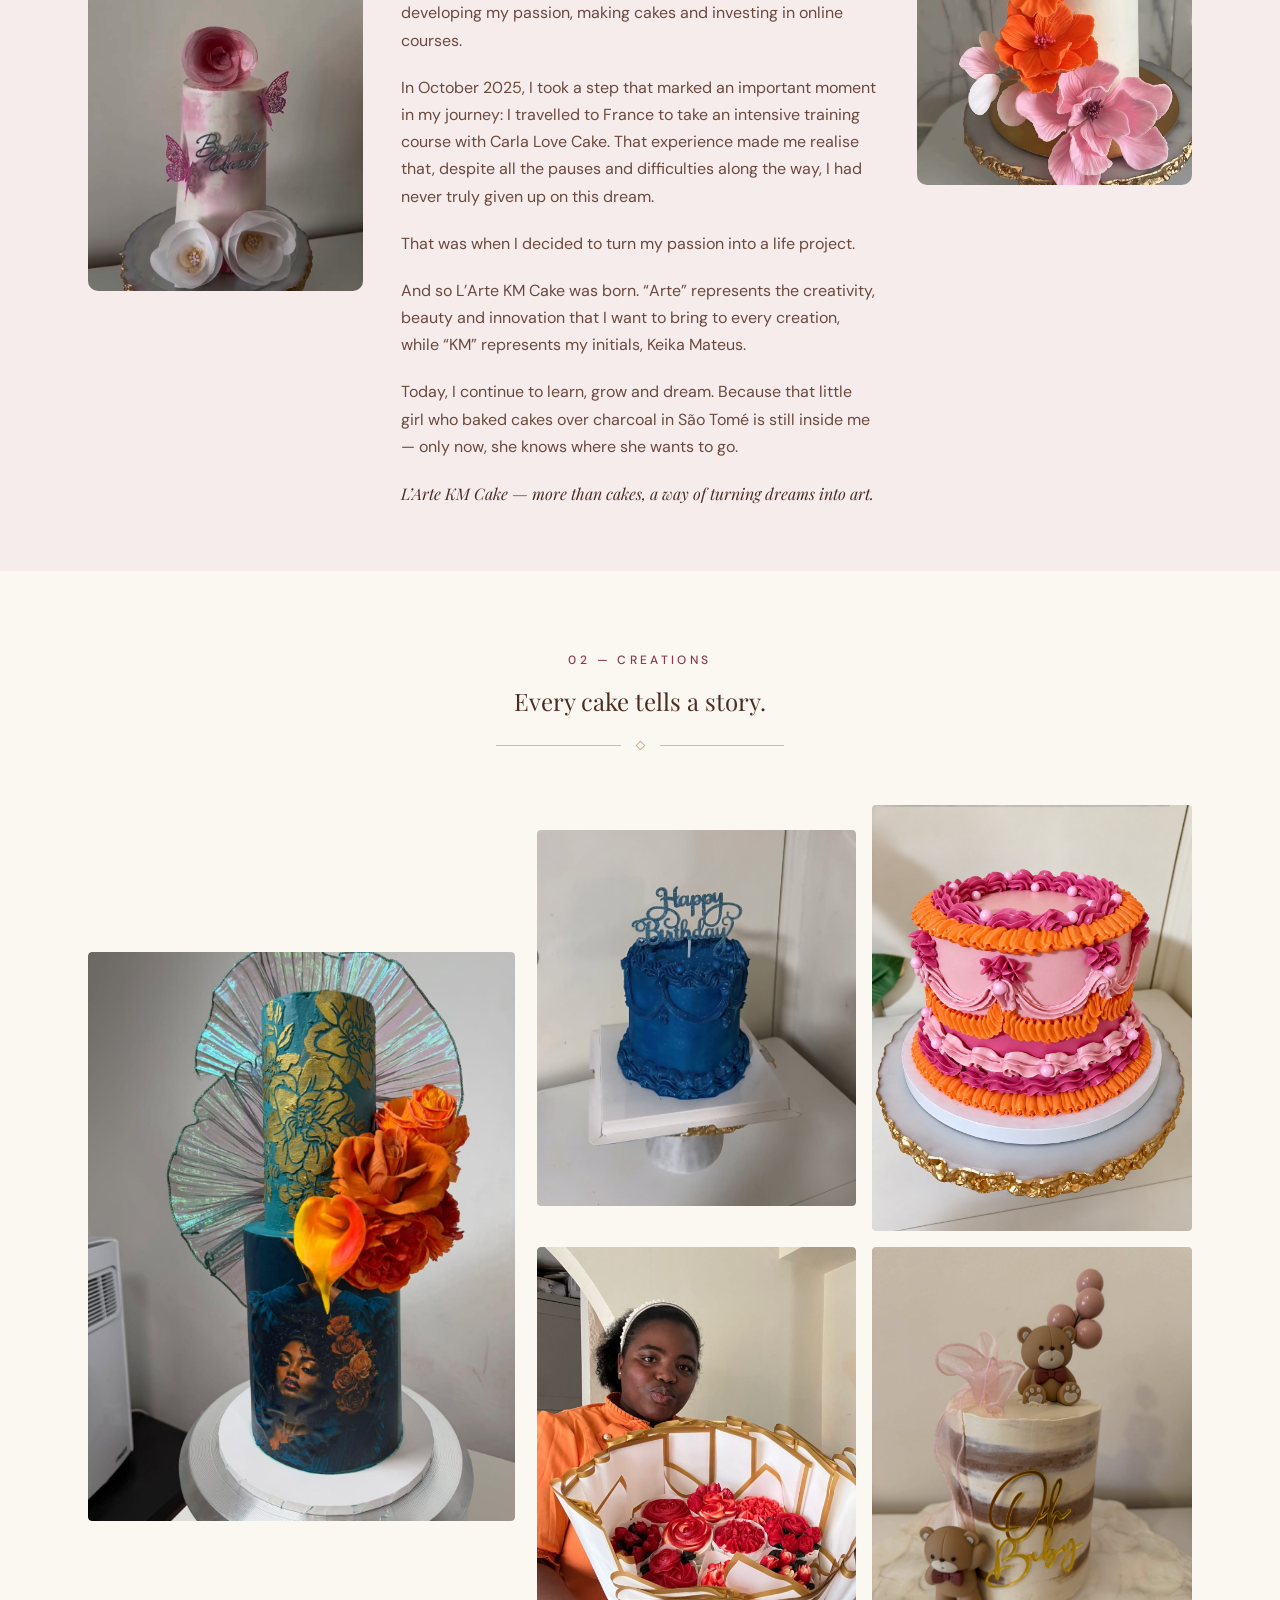
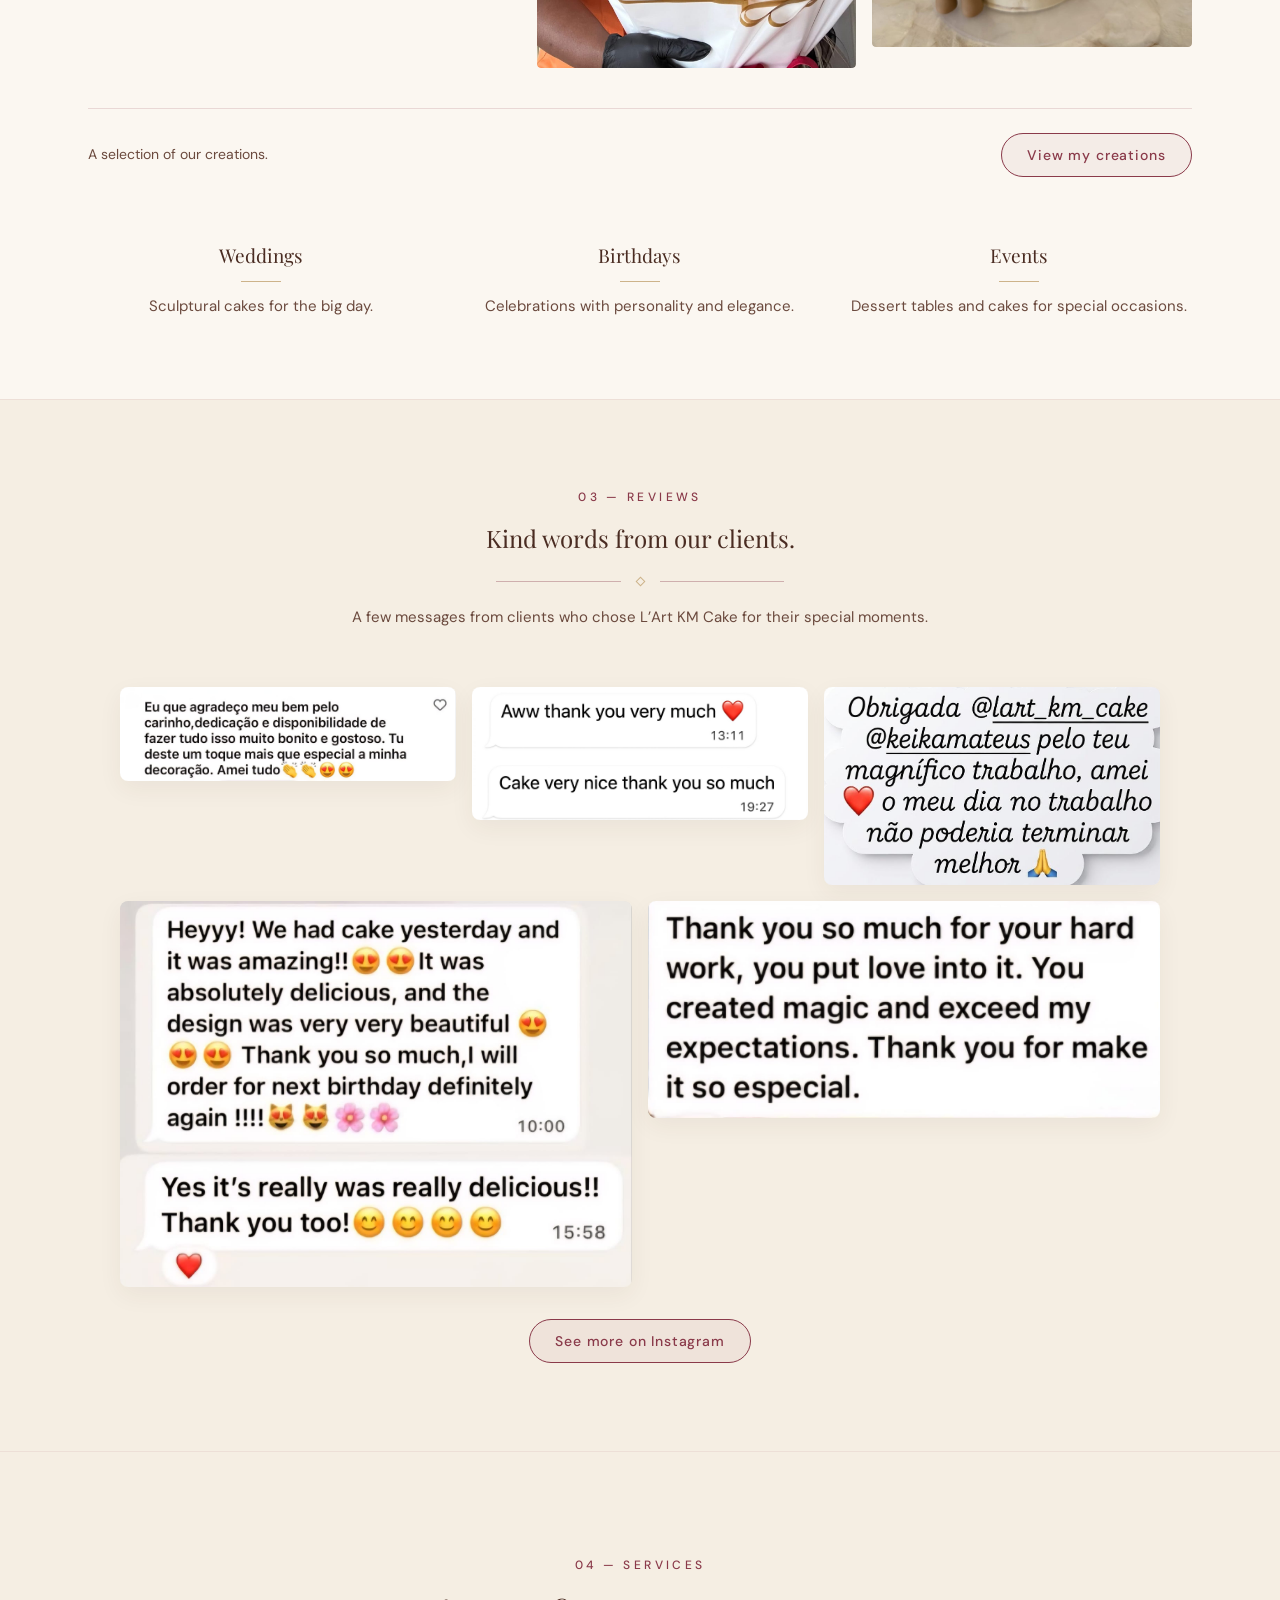
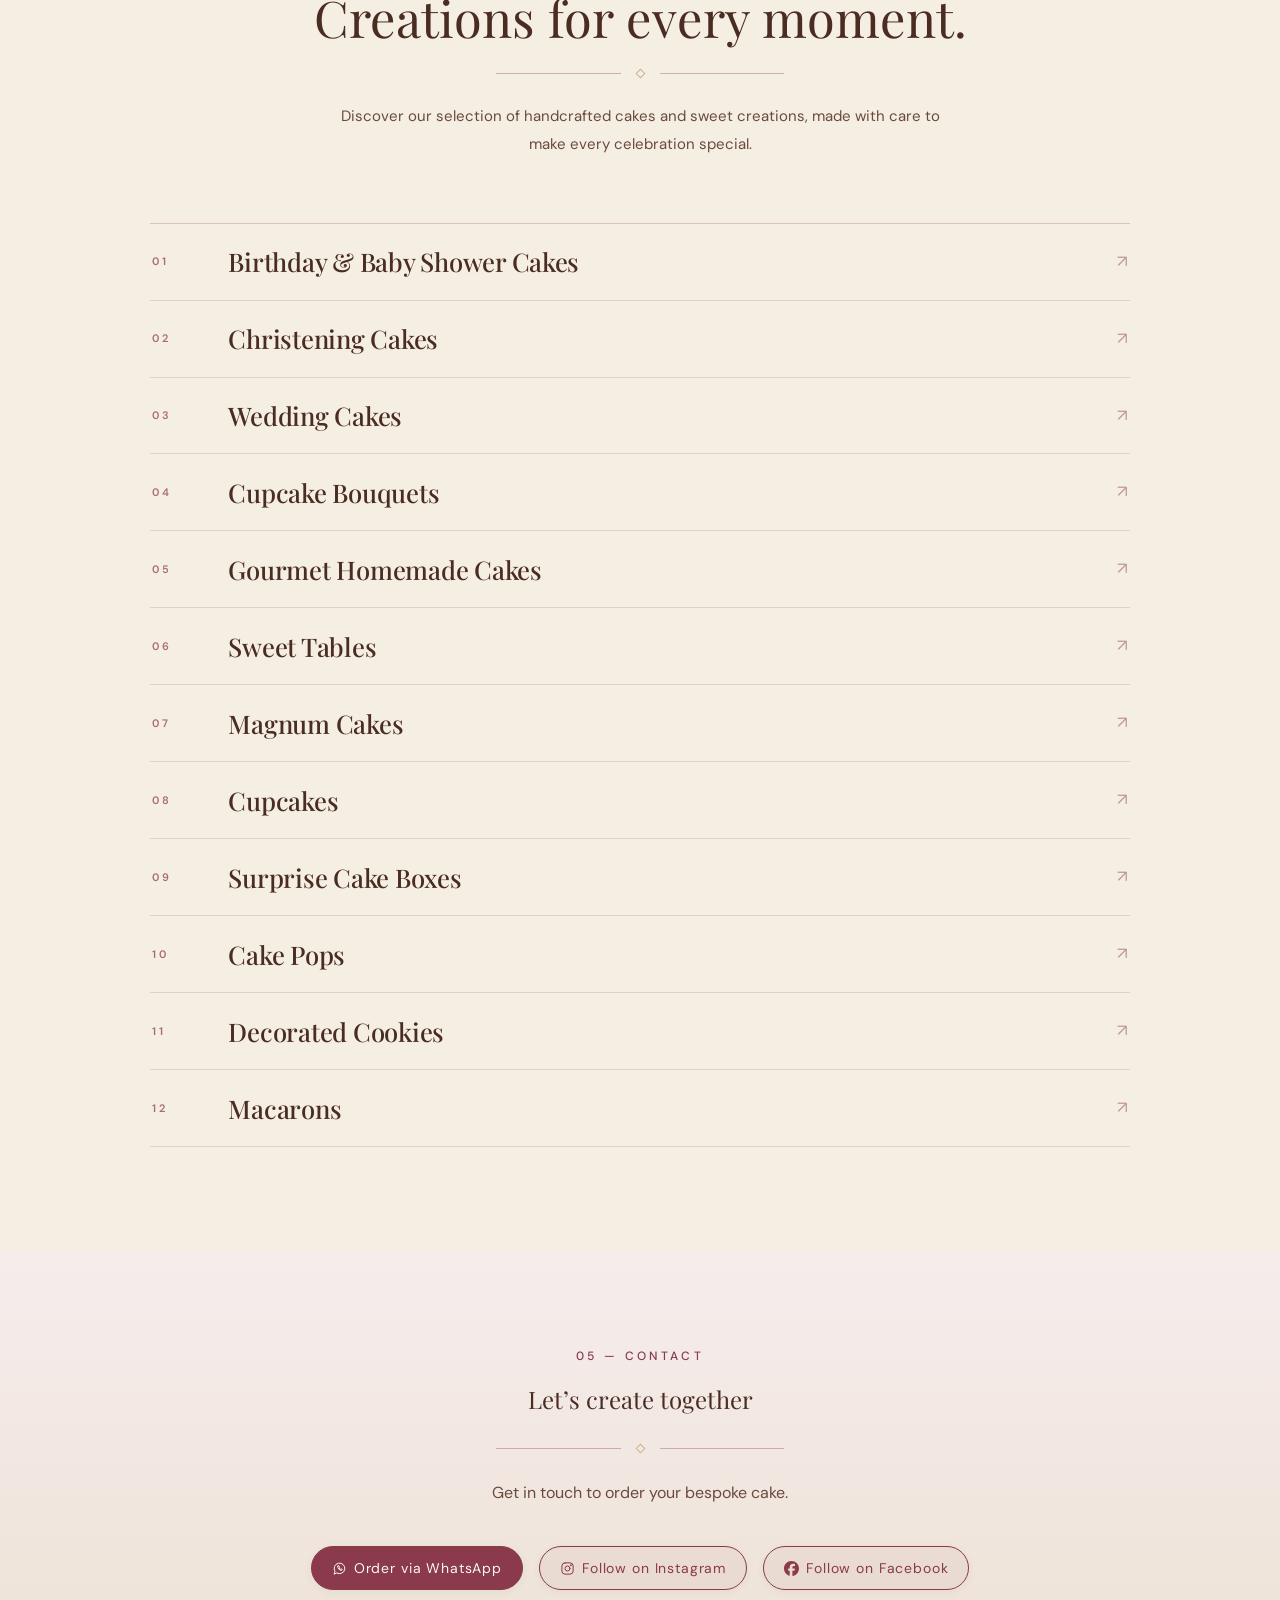
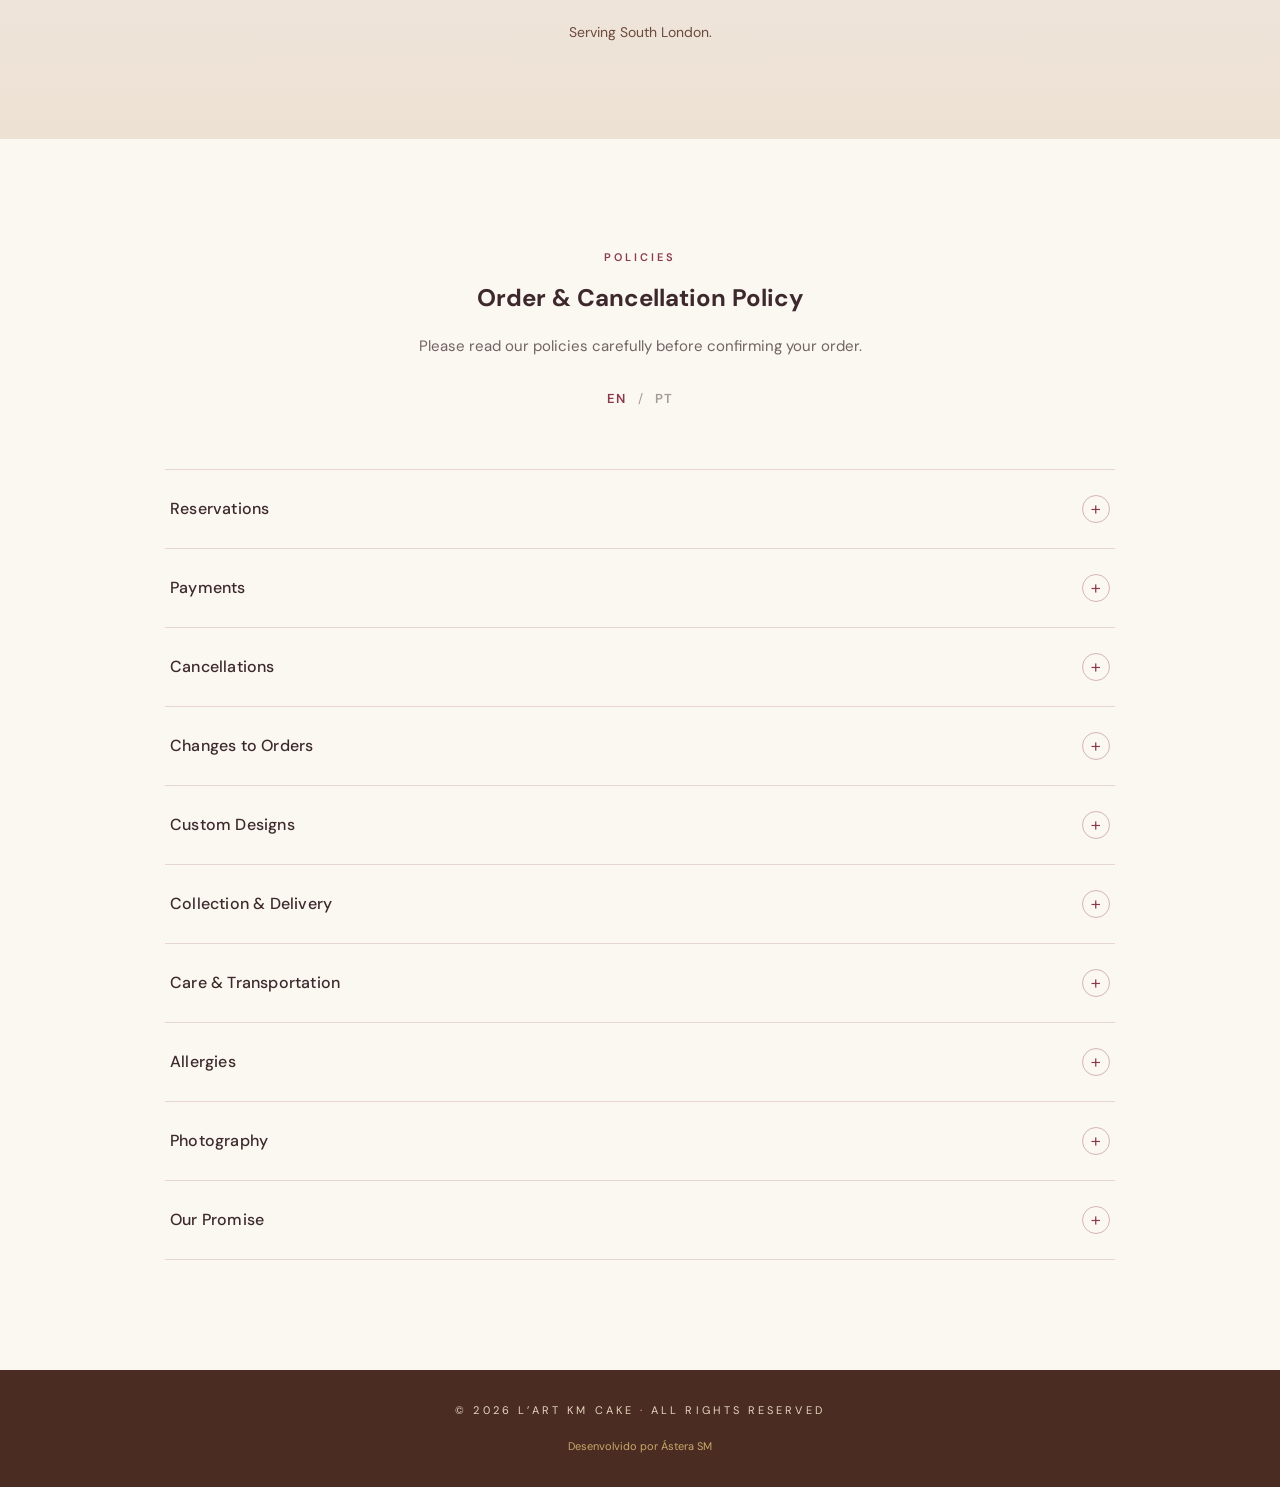
==== commit bcd4649a: "Atualiza index e estilos" ====
--- a/index.html
+++ b/index.html
@@ -587,6 +587,12 @@
         <span class="en">© 2026 L’Art KM Cake · All rights reserved</span>
       </p>
     </div>
+    <p class="astera-credit">
+  Desenvolvido por
+  <a href="https://www.instagram.com/astera.cco/" target="_blank" rel="noopener noreferrer">
+    Ástera SM
+  </a>
+</p>
   </footer>
 
   <script src="script.js"></script>
--- a/style.css
+++ b/style.css
@@ -761,3 +761,19 @@
   .header-right { gap: .75rem; }
   .nav { gap: .6rem; }
 }
+.astera-credit {
+  margin-top: 20px;
+  font-size: 11px;
+  text-align: center;
+  color: #C8A96B;
+}
+
+.astera-credit a {
+  color: #C8A96B;
+  text-decoration: none;
+  transition: opacity 0.2s ease;
+}
+
+.astera-credit a:hover {
+  opacity: 0.7;
+}
